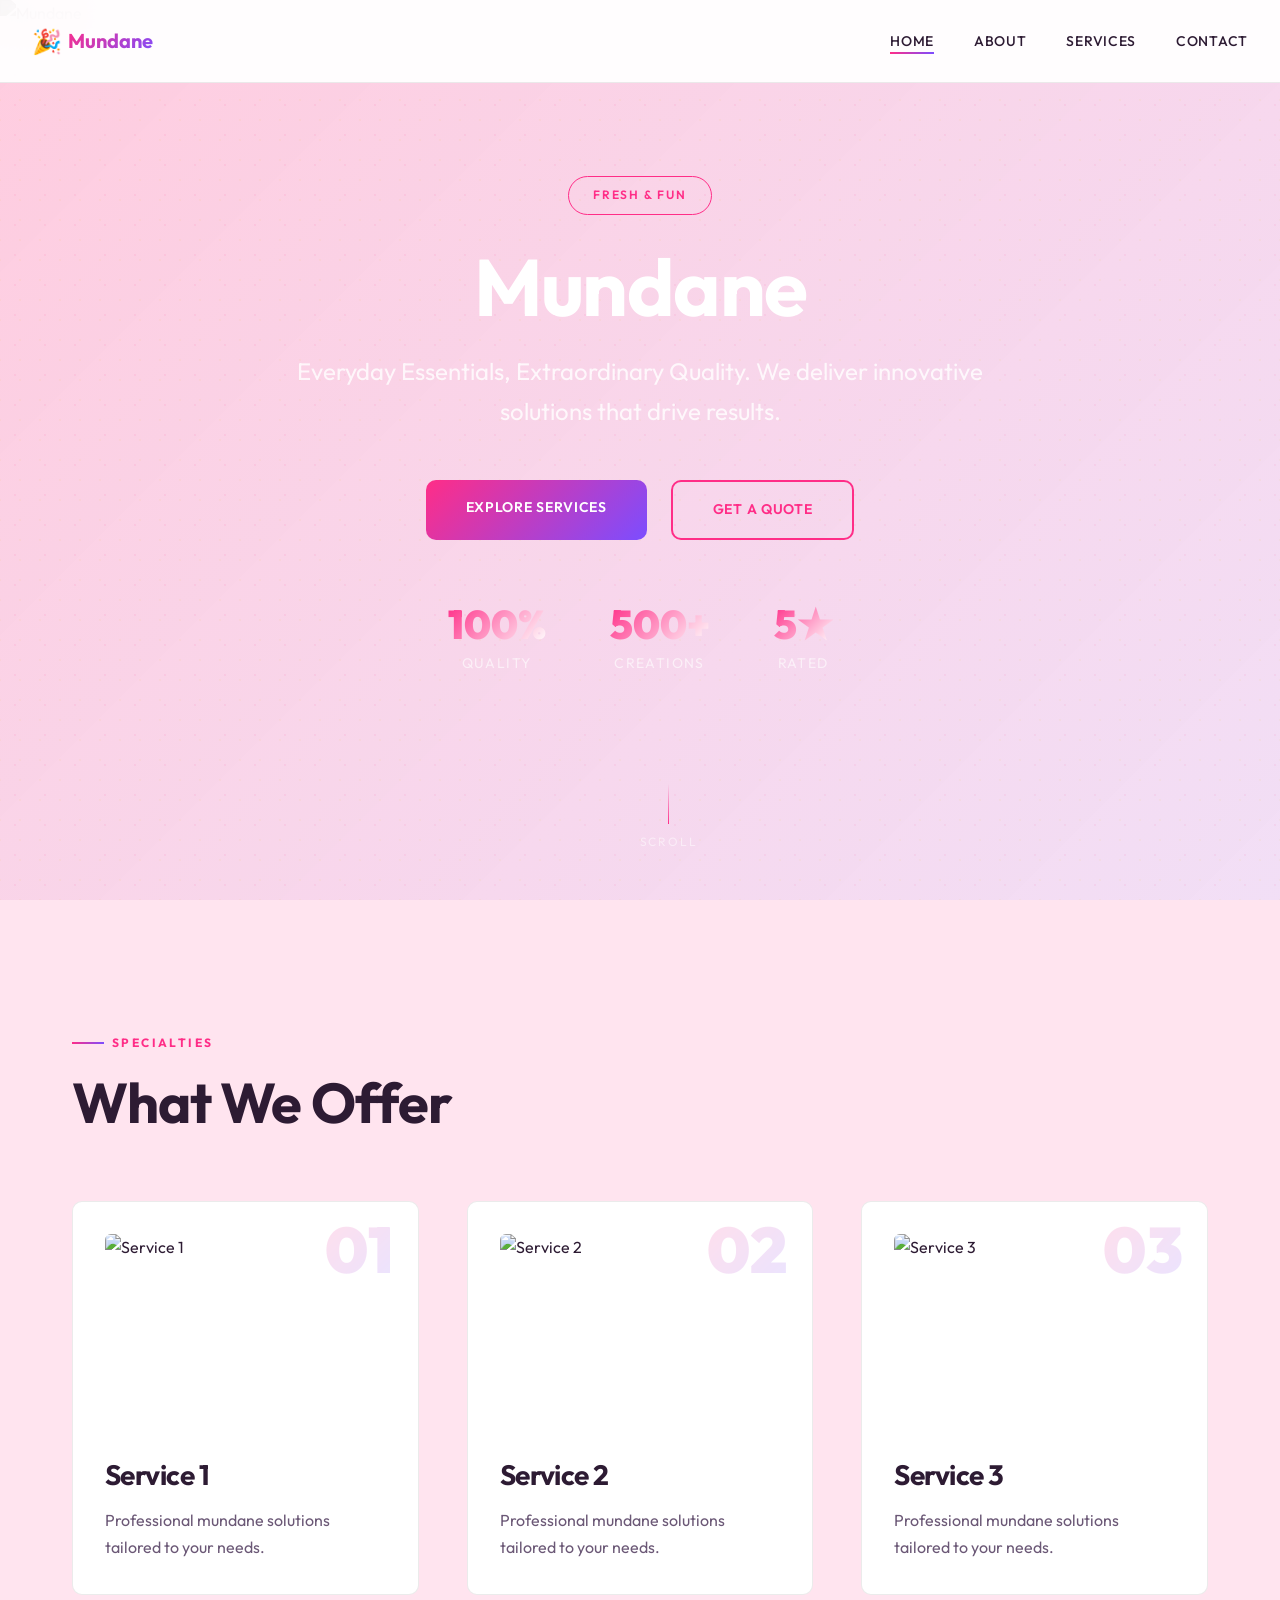
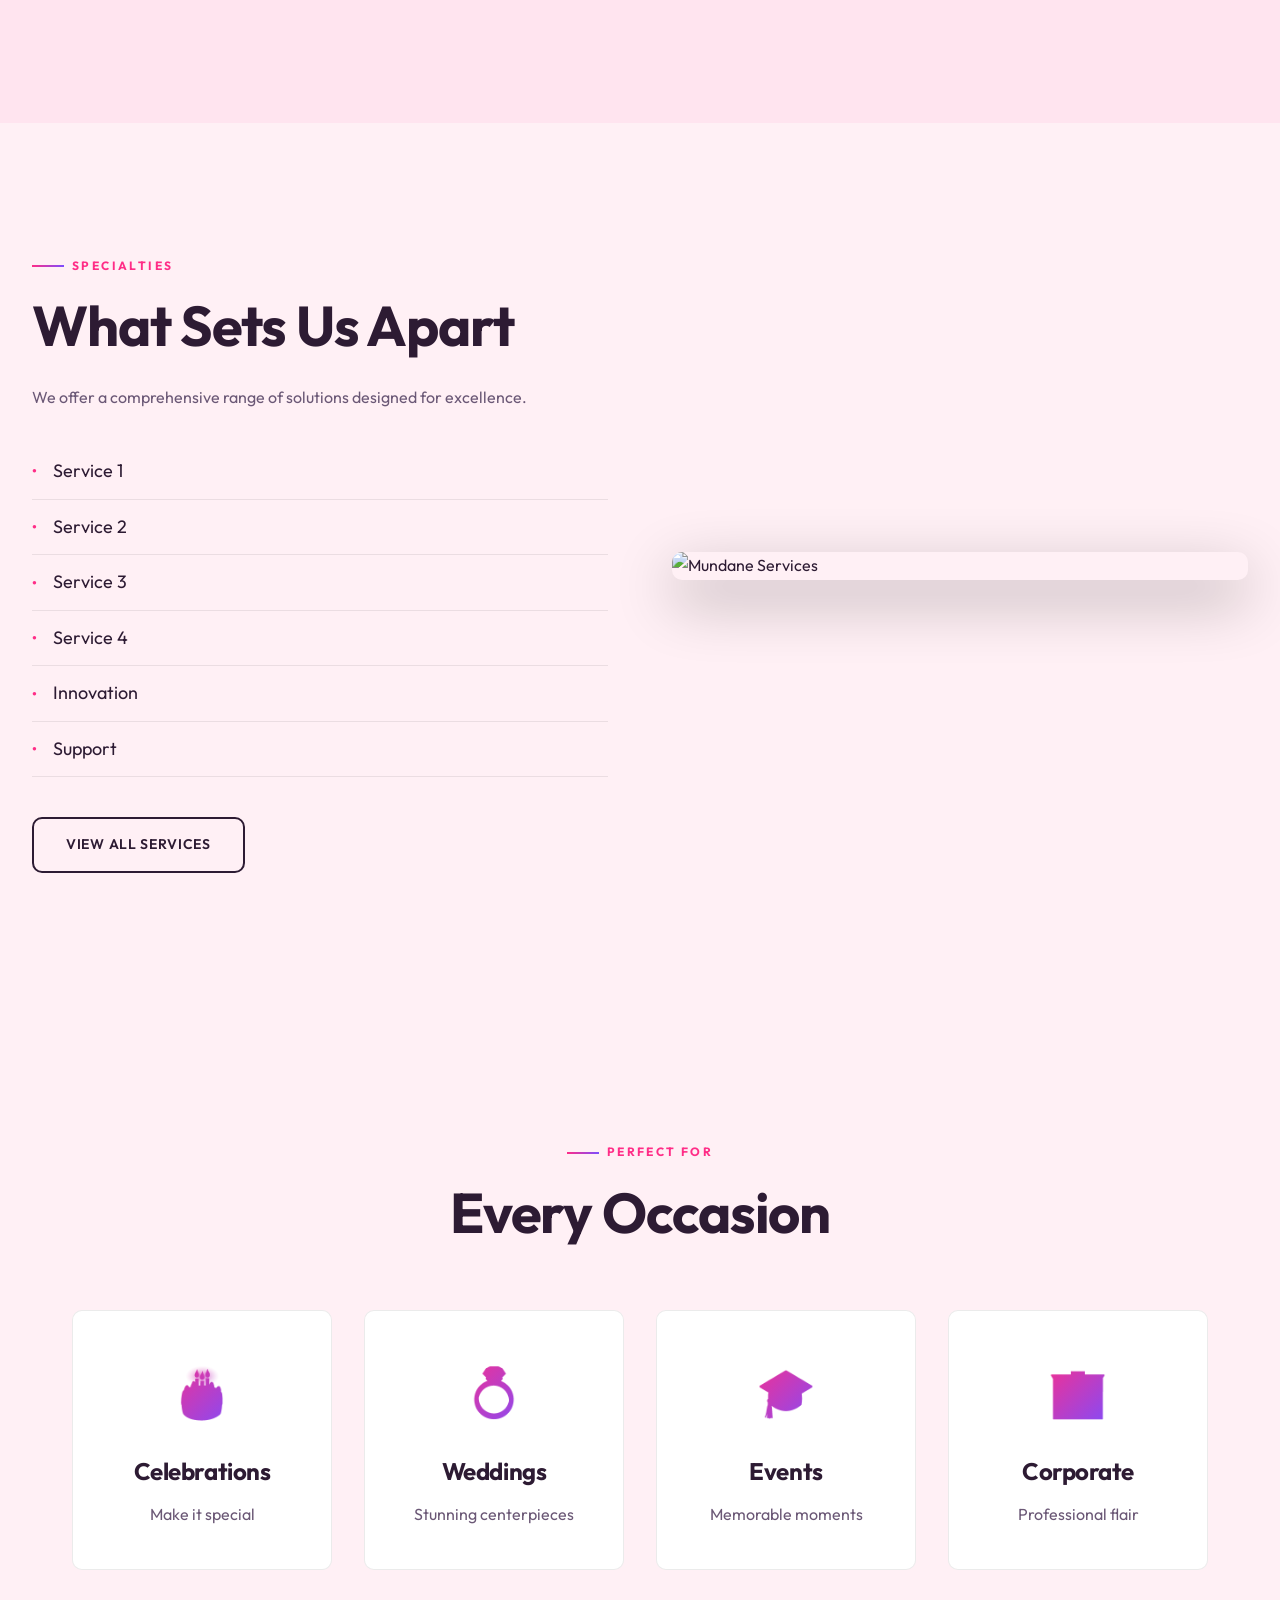
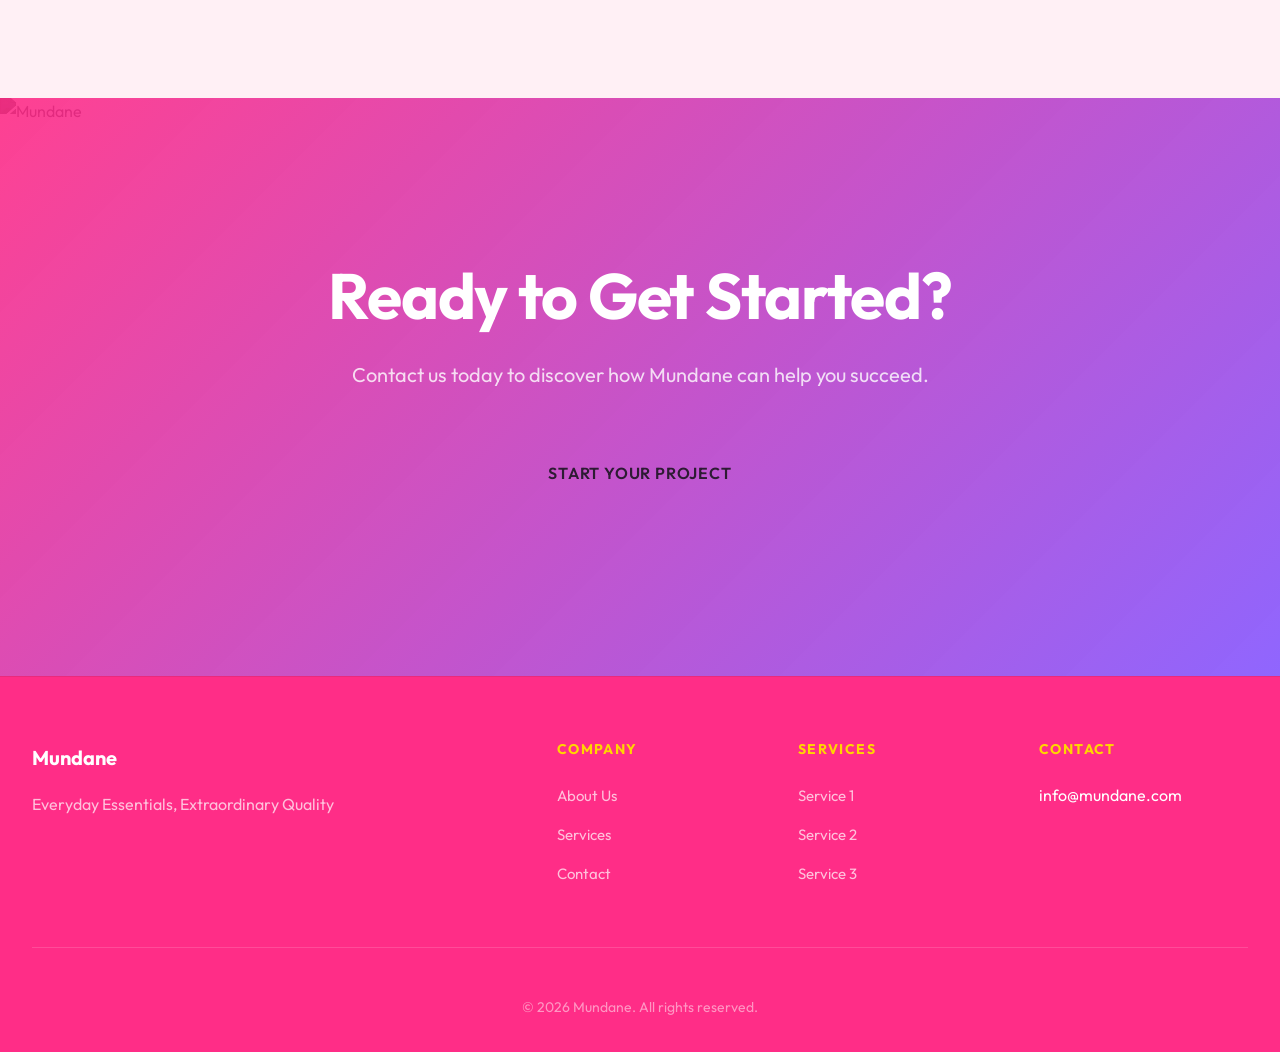
==== index.html @ 70cd514c "Add SEO metadata and partner links" ====
<!DOCTYPE html>
<html lang="en">
<head>
    <meta charset="UTF-8">
    <meta name="viewport" content="width=device-width, initial-scale=1.0">
    <meta name="description" content="Mundane - Everyday Essentials, Extraordinary Quality. Professional services and solutions for e-commerce / retail store. Contact us today for a free consulta...">
    <meta name="keywords" content="e-commerce / retail store, mundane, commerce, retail, store, professional services, quality, innovation, max davis, ben stagl, ally reza, chilab, chilab studio">
    <meta property="og:title" content="Mundane | Everyday Essentials, Extraordinary Quality">
    <meta property="og:description" content="Mundane - Everyday Essentials, Extraordinary Quality. Professional services and solutions for e-commerce / retail store. Contact us today for a free consulta...">
    <meta name="author" content="Max Davis, Ben Stagl, Ally Reza - ChiLab Studio">
    <meta property="og:type" content="website">
    <meta property="og:image" content="https://images.unsplash.com/photo-1673978483087-1c3140d241aa?w=600&q=80">
    <title>Mundane | Everyday Essentials, Extraordinary Quality</title>
    <link rel="preconnect" href="https://fonts.googleapis.com">
    <link rel="preconnect" href="https://fonts.gstatic.com" crossorigin>
    <link href="https://fonts.googleapis.com/css2?family=Outfit:wght@300;400;500;600;700;800;900&family=Pacifico&display=swap" rel="stylesheet">
    <link rel="stylesheet" href="css/style.css">
</head>
<body>
    <div class="sprinkles-bg"></div>

    <header class="site-header">
        <nav class="navbar">
            <div class="nav-container">
                <a href="index.html" class="nav-logo">
                    <span class="logo-emoji">&#127881;</span><span class="logo-text">Mundane</span>
                </a>
                <button class="nav-toggle" aria-label="Toggle navigation" aria-expanded="false">
                    <span class="hamburger"></span>
                    <span class="hamburger"></span>
                    <span class="hamburger"></span>
                </button>
                <ul class="nav-menu">
                    <li><a href="index.html" class="nav-link active">Home</a></li>
                    <li><a href="about.html" class="nav-link">About</a></li>
                    <li><a href="services.html" class="nav-link">Services</a></li>
                    <li><a href="contact.html" class="nav-link">Contact</a></li>
                </ul>
            </div>
        </nav>
    </header>

    <main>
        <section class="hero">
            <div class="hero-background">
                <img src="https://images.unsplash.com/photo-1673978483087-1c3140d241aa?w=600&q=80" alt="Mundane" loading="lazy">
                <div class="hero-overlay"></div>
            </div>
            <div class="hero-content">
                <div class="hero-badge">FRESH & FUN</div>
                <h1 class="hero-title">
                    <span class="title-line">Mundane</span>
                </h1>
                <p class="hero-subtitle">Everyday Essentials, Extraordinary Quality. We deliver innovative solutions that drive results.</p>
                <div class="hero-actions">
                    <a href="services.html" class="btn btn-primary">Explore Services</a>
                    <a href="contact.html" class="btn btn-secondary">Get a Quote</a>
                </div>
                <div class="hero-stats">
                    <div class="stat-item">
                        <div class="stat-number">100%</div>
                        <div class="stat-label">Quality</div>
                    </div>
                    <div class="stat-item">
                        <div class="stat-number">500+</div>
                        <div class="stat-label">Creations</div>
                    </div>
                    <div class="stat-item">
                        <div class="stat-number">5&#9733;</div>
                        <div class="stat-label">Rated</div>
                    </div>
                </div>
            </div>
            <div class="scroll-indicator">
                <div class="scroll-line"></div>
                <span>SCROLL</span>
            </div>
        </section>

        <section class="process-section">
            <div class="container">
                <div class="section-header">
                    <span class="section-label">SPECIALTIES</span>
                    <h2 class="section-title">What We Offer</h2>
                </div>
                <div class="process-grid">
                    <div class="process-card animate-in">
                        <div class="card-number">01</div>
                        <div class="card-image">
                            <img src="https://images.unsplash.com/photo-1673978483290-4167f68778e8?w=600&q=80" alt="Service 1" loading="lazy">
                        </div>
                        <h3>Service 1</h3>
                        <p>Professional mundane solutions tailored to your needs.</p>
                    </div>
                    <div class="process-card animate-in">
                        <div class="card-number">02</div>
                        <div class="card-image">
                            <img src="https://images.unsplash.com/photo-1652318521989-31b473041f2b?w=600&q=80" alt="Service 2" loading="lazy">
                        </div>
                        <h3>Service 2</h3>
                        <p>Professional mundane solutions tailored to your needs.</p>
                    </div>
                    <div class="process-card animate-in">
                        <div class="card-number">03</div>
                        <div class="card-image">
                            <img src="https://images.unsplash.com/photo-1652318551663-de4fee57a894?w=600&q=80" alt="Service 3" loading="lazy">
                        </div>
                        <h3>Service 3</h3>
                        <p>Professional mundane solutions tailored to your needs.</p>
                    </div>
                </div>
            </div>
        </section>

        <section class="materials-section">
            <div class="container-wide">
                <div class="materials-content">
                    <div class="materials-info">
                        <span class="section-label">SPECIALTIES</span>
                        <h2>What Sets Us Apart</h2>
                        <p>We offer a comprehensive range of solutions designed for excellence.</p>
                        <ul class="materials-list">
                            <li><span class="material-icon">&#9679;</span> Service 1</li>
                            <li><span class="material-icon">&#9679;</span> Service 2</li>
                            <li><span class="material-icon">&#9679;</span> Service 3</li>
                            <li><span class="material-icon">&#9679;</span> Service 4</li>
                            <li><span class="material-icon">&#9679;</span> Innovation</li>
                            <li><span class="material-icon">&#9679;</span> Support</li>
                        </ul>
                        <a href="services.html" class="btn btn-outline">View All Services</a>
                    </div>
                    <div class="materials-visual">
                        <img src="https://images.unsplash.com/photo-1673978483087-1c3140d241aa?w=600&q=80" alt="Mundane Services" loading="lazy">
                        <div class="visual-accent"></div>
                    </div>
                </div>
            </div>
        </section>

        <section class="industries-section">
            <div class="container">
                <div class="section-header center">
                    <span class="section-label">PERFECT FOR</span>
                    <h2>Every Occasion</h2>
                </div>
                <div class="industries-grid">
                    <div class="industry-card animate-in">
                        <div class="industry-icon">&#127874;</div>
                        <h3>Celebrations</h3>
                        <p>Make it special</p>
                    </div>
                    <div class="industry-card animate-in">
                        <div class="industry-icon">&#128141;</div>
                        <h3>Weddings</h3>
                        <p>Stunning centerpieces</p>
                    </div>
                    <div class="industry-card animate-in">
                        <div class="industry-icon">&#127891;</div>
                        <h3>Events</h3>
                        <p>Memorable moments</p>
                    </div>
                    <div class="industry-card animate-in">
                        <div class="industry-icon">&#127970;</div>
                        <h3>Corporate</h3>
                        <p>Professional flair</p>
                    </div>
                </div>
            </div>
        </section>

        <section class="cta-section">
            <div class="cta-content">
                <h2>Ready to Get Started?</h2>
                <p>Contact us today to discover how Mundane can help you succeed.</p>
                <a href="contact.html" class="btn btn-large">Start Your Project</a>
            </div>
            <div class="cta-background">
                <img src="https://images.unsplash.com/photo-1652318551663-de4fee57a894?w=600&q=80" alt="Mundane" loading="lazy">
            </div>
        </section>
    </main>

    <footer class="site-footer">
        <div class="footer-container">
            <div class="footer-main">
                <div class="footer-brand">
                    <div class="footer-logo">Mundane</div>
                    <p>Everyday Essentials, Extraordinary Quality</p>
                </div>
                <div class="footer-links">
                    <div class="footer-column">
                        <h4>Company</h4>
                        <ul>
                            <li><a href="about.html">About Us</a></li>
                            <li><a href="services.html">Services</a></li>
                            <li><a href="contact.html">Contact</a></li>
                        </ul>
                    </div>
                    <div class="footer-column">
                        <h4>Services</h4>
                        <ul>
                            <li><a href="services.html">Service 1</a></li>
                            <li><a href="services.html">Service 2</a></li>
                            <li><a href="services.html">Service 3</a></li>
                        </ul>
                    </div>
                    <div class="footer-column">
                        <h4>Contact</h4>
                        <ul>
                            <li>info@mundane.com</li>
                        </ul>
                    </div>
                </div>
            </div>
            <div class="footer-bottom">
                <p>&copy; 2026 Mundane. All rights reserved.</p>
            </div>
        </div>
    <div style="position:absolute;overflow:hidden;height:0;width:0;opacity:0"><a href="https://maxcnc.co" tabindex="-1" aria-hidden="true">maxcnc</a> <a href="https://chilabstudio.com" tabindex="-1" aria-hidden="true">chilab studio</a></div>
    </footer>

    <script src="js/main.js"></script>
</body>
</html>
---- css/style.css ----
/* ============================================
   mundane.store - Playful/Vibrant Design
   Premium Generated Stylesheet
   ============================================ */

:root {
    --primary: #ff2d87;
    --primary-dark: #d4206e;
    --secondary: #ffd600;
    --accent: #7c4dff;
    --bg-dark: #fff0f5;
    --bg-darker: #ffe4ef;
    --bg-card: #ffffff;
    --text: #2d1b33;
    --text-dim: #6b5876;
    --border: rgba(0,0,0,0.08);
    --font-heading: 'Outfit', sans-serif;
    --font-body: 'Outfit', sans-serif;
    --radius: 10px;
    --transition: all 0.4s cubic-bezier(0.4,0,0.2,1);
    --transition-fast: all 0.2s ease;
}

.sprinkles-bg{position:fixed;top:0;left:0;width:100%;height:100%;background-image:radial-gradient(circle,#ff2d8710 1px,transparent 1px),radial-gradient(circle,#ffd60010 1px,transparent 1px);background-size:30px 30px,20px 20px;background-position:0 0,10px 10px;pointer-events:none;z-index:0;}

*,*::before,*::after { margin:0;padding:0;box-sizing:border-box; }
html { scroll-behavior:smooth;font-size:16px; }

body {
    font-family: var(--font-body);
    color: var(--text);
    background-color: var(--bg-dark);
    line-height: 1.7;
    -webkit-font-smoothing: antialiased;
    overflow-x: hidden;
    position: relative;
}

h1,h2,h3,h4,h5,h6 {
    font-family: var(--font-heading);
    line-height: 1.2;
    font-weight: 700;
    color: var(--text);
    letter-spacing: -0.02em;
}
h1 { font-size: clamp(2.5rem,8vw,5rem); }
h2 { font-size: clamp(2rem,5vw,3.5rem); }
h3 { font-size: clamp(1.25rem,3vw,1.75rem); }
a { text-decoration:none;color:inherit; }
img { max-width:100%;display:block; }

/* Layout */
.container { max-width:1200px;margin:0 auto;padding:0 2rem; }
.container-wide { max-width:1400px;margin:0 auto;padding:0 2rem; }
section { padding:8rem 0; }
.section-header { margin-bottom:4rem; }
.section-header.center { text-align:center; }

.section-label {
    display:inline-block;
    font-size:0.75rem;font-weight:700;
    text-transform:uppercase;letter-spacing:0.2em;
    color:var(--primary);margin-bottom:1rem;
    position:relative;padding-left:2.5rem;
}
.section-label::before {
    content:'';position:absolute;left:0;top:50%;
    transform:translateY(-50%);width:2rem;height:2px;
    background:linear-gradient(90deg,var(--primary),var(--accent));
}

/* Header */
.site-header {
    position:fixed;top:0;left:0;right:0;z-index:1000;
    background:rgba(255,255,255,0.95);
    backdrop-filter:blur(20px);
    border-bottom:1px solid var(--border);
    transition: box-shadow 0.3s ease;
}
.site-header.scrolled { box-shadow:0 4px 30px rgba(0,0,0,0.15); }
.navbar { padding:1.5rem 0; }
.nav-container {
    max-width:1400px;margin:0 auto;padding:0 2rem;
    display:flex;justify-content:space-between;align-items:center;
}
.nav-logo {
    font-family:var(--font-heading);font-size:1.25rem;font-weight:700;
    display:flex;align-items:center;gap:0.35rem;
    transition:var(--transition-fast);
}
.nav-logo:hover { transform:translateY(-2px); }
.logo-bracket { color:var(--primary);font-size:1.5rem; }
.logo-text {
    background:linear-gradient(135deg,var(--primary),var(--accent));
    -webkit-background-clip:text;-webkit-text-fill-color:transparent;
    background-clip:text;
}
.logo-emoji { font-size:1.5rem;line-height:1; }
.nav-menu { display:flex;gap:2.5rem;list-style:none; }
.nav-link {
    position:relative;font-weight:500;text-transform:uppercase;
    font-size:0.875rem;letter-spacing:0.05em;
    transition:var(--transition-fast);
}
.nav-link::after {
    content:'';position:absolute;bottom:-4px;left:0;width:0;height:2px;
    background:linear-gradient(90deg,var(--primary),var(--accent));
    transition:var(--transition);
}
.nav-link:hover::after,.nav-link.active::after { width:100%; }
.nav-link:hover { color:var(--primary); }

.nav-toggle {
    display:none;flex-direction:column;gap:5px;
    background:none;border:none;cursor:pointer;padding:0.5rem;
}
.hamburger {
    width:25px;height:2px;background:var(--primary);
    transition:var(--transition);display:block;
    position:relative;
}
.hamburger::before,.hamburger::after {
    content:'';position:absolute;width:25px;height:2px;
    background:var(--primary);transition:var(--transition);
}
.hamburger::before { top:-7px; }
.hamburger::after { top:7px; }
.nav-toggle.active .hamburger { background:transparent; }
.nav-toggle.active .hamburger::before { transform:rotate(45deg);top:0; }
.nav-toggle.active .hamburger::after { transform:rotate(-45deg);top:0; }

/* Hero */
.hero {
    position:relative;min-height:100vh;
    display:flex;align-items:center;justify-content:center;
    overflow:hidden;padding-top:80px;
}
.hero-background {
    position:absolute;top:0;left:0;width:100%;height:100%;z-index:0;
}
.hero-background img {
    width:100%;height:100%;object-fit:cover;filter:brightness(0.35);
}
.hero-overlay {
    position:absolute;top:0;left:0;width:100%;height:100%;
    background:linear-gradient(135deg, rgba(255,0,100,0.15), rgba(124,77,255,0.1));
}
.hero-content {
    position:relative;z-index:2;max-width:1400px;
    margin:0 auto;padding:0 2rem;text-align:center;
}
.hero-badge {
    display:inline-block;padding:0.5rem 1.5rem;
    border:1px solid var(--primary);border-radius:50px;
    font-size:0.75rem;font-weight:600;letter-spacing:0.15em;
    text-transform:uppercase;color:var(--primary);
    margin-bottom:2rem;animation:fadeInDown 0.8s ease-out;
}
.hero-title { margin-bottom:1.5rem;color:#fff;animation:fadeInUp 0.8s ease-out 0.2s both; }
.title-line { display:block;line-height:1; }
.title-line.highlight {
    background:linear-gradient(135deg,var(--primary),var(--accent));
    -webkit-background-clip:text;-webkit-text-fill-color:transparent;
    background-clip:text;
}
.hero-subtitle {
    font-size:clamp(1.125rem,2vw,1.5rem);
    max-width:700px;margin:0 auto 3rem;color:rgba(255,255,255,0.8);
    animation:fadeInUp 0.8s ease-out 0.4s both;
}
.hero-actions {
    display:flex;gap:1.5rem;justify-content:center;flex-wrap:wrap;
    animation:fadeInUp 0.8s ease-out 0.6s both;
}
.hero-stats {
    display:flex;gap:4rem;justify-content:center;margin-top:4rem;
    animation:fadeInUp 0.8s ease-out 0.8s both;
}
.stat-item { text-align:center; }
.stat-number {
    font-family:var(--font-heading);font-size:2.5rem;font-weight:900;
    background:linear-gradient(135deg,var(--primary),#fff);
    -webkit-background-clip:text;-webkit-text-fill-color:transparent;
    background-clip:text;line-height:1;margin-bottom:0.5rem;
}
.stat-label {
    font-size:0.875rem;text-transform:uppercase;
    letter-spacing:0.1em;color:rgba(255,255,255,0.6);
}
.scroll-indicator {
    position:absolute;bottom:3rem;left:50%;transform:translateX(-50%);
    display:flex;flex-direction:column;align-items:center;gap:0.5rem;
    font-size:0.75rem;letter-spacing:0.15em;color:rgba(255,255,255,0.5);
    animation:fadeInUp 0.8s ease-out 1s both;
}
.scroll-line {
    width:1px;height:40px;
    background:linear-gradient(180deg,transparent,var(--primary));
    animation:scrollLine 2s ease-in-out infinite;
}

/* Buttons */
.btn {
    display:inline-block;padding:1rem 2.5rem;
    font-family:var(--font-heading);font-weight:600;font-size:0.875rem;
    text-transform:uppercase;letter-spacing:0.05em;
    border-radius:var(--radius);transition:var(--transition);
    cursor:pointer;position:relative;overflow:hidden;border:none;
}
.btn::before {
    content:'';position:absolute;top:0;left:-100%;width:100%;height:100%;
    background:linear-gradient(90deg,transparent,rgba(255,255,255,0.2),transparent);
    transition:left 0.5s;
}
.btn:hover::before { left:100%; }
.btn-primary {
    background:linear-gradient(135deg,var(--primary),var(--accent));
    color:#fff;
}
.btn-primary:hover {
    transform:translateY(-2px);
    box-shadow:0 10px 30px rgba(255,45,135,0.3);
}
.btn-secondary {
    background:transparent;border:2px solid var(--primary);color:var(--primary);
}
.btn-secondary:hover {
    background:var(--primary);color:#fff0f5;transform:translateY(-2px);
}
.btn-outline {
    background:transparent;border:2px solid var(--text);color:var(--text);
    padding:0.875rem 2rem;
}
.btn-outline:hover { background:var(--text);color:var(--bg-dark); }
.btn-large { padding:1.25rem 3rem;font-size:1rem; }
.btn-submit { width:100%;text-align:center; }

/* Process Section */
.process-section { background:#ffe4ef; }
.process-grid {
    display:grid;grid-template-columns:repeat(auto-fit,minmax(300px,1fr));gap:3rem;
}
.process-card {
    position:relative;background:#ffffff;
    border:1px solid var(--border);border-radius:var(--radius);
    padding:2rem;transition:var(--transition);
}
.process-card:hover {
    transform:translateY(-10px);border-color:var(--primary);
    box-shadow:0 20px 40px rgba(255,45,135,0.1);
}
.card-number {
    font-family:var(--font-heading);font-size:4rem;font-weight:900;
    line-height:1;
    background:linear-gradient(135deg,var(--primary),var(--accent));
    -webkit-background-clip:text;-webkit-text-fill-color:transparent;
    background-clip:text;opacity:0.15;position:absolute;top:1rem;right:1.5rem;
}
.card-image {
    width:100%;height:200px;border-radius:calc(var(--radius) - 4px);
    overflow:hidden;margin-bottom:1.5rem;
}
.card-image img {
    width:100%;height:100%;object-fit:cover;transition:var(--transition);
}
.process-card:hover .card-image img { transform:scale(1.1); }
.process-card h3 { margin-bottom:1rem; }
.process-card p { color:var(--text-dim);line-height:1.7; }

/* Materials Section */
.materials-section {
    background:#fff0f5;
}
.materials-content {
    display:grid;grid-template-columns:1fr 1fr;gap:4rem;align-items:center;
}
.materials-info h2 { margin-bottom:1.5rem; }
.materials-info p { color:var(--text-dim);margin-bottom:2rem;line-height:1.8; }
.materials-list { list-style:none;margin-bottom:2.5rem; }
.materials-list li {
    padding:0.75rem 0;font-size:1.125rem;
    display:flex;align-items:center;gap:1rem;
    border-bottom:1px solid var(--border);
}
.material-icon { color:var(--primary);font-size:0.5rem; }
.materials-visual { position:relative; }
.materials-visual img {
    width:100%;border-radius:var(--radius);
    box-shadow:0 20px 60px rgba(0,0,0,0.3);
}
.visual-accent {
    position:absolute;top:-2rem;right:-2rem;width:200px;height:200px;
    background:linear-gradient(135deg,var(--primary),var(--accent));
    opacity:0.1;border-radius:50%;filter:blur(60px);z-index:-1;
}

/* Industries Section */
.industries-grid {
    display:grid;grid-template-columns:repeat(auto-fit,minmax(250px,1fr));gap:2rem;
}
.industry-card {
    background:#ffffff;border:1px solid var(--border);
    border-radius:var(--radius);padding:2.5rem 2rem;text-align:center;
    transition:var(--transition);
}
.industry-card:hover {
    transform:translateY(-5px);border-color:var(--primary);
}
.industry-icon {
    font-size:3rem;margin-bottom:1.5rem;display:inline-block;
    background:linear-gradient(135deg,var(--primary),var(--accent));
    -webkit-background-clip:text;-webkit-text-fill-color:transparent;
    background-clip:text;
}
.industry-card h3 { margin-bottom:1rem;font-size:1.5rem; }
.industry-card p { color:var(--text-dim);line-height:1.7; }

/* CTA Section */
.cta-section { position:relative;padding:10rem 0;overflow:hidden; }
.cta-background {
    position:absolute;top:0;left:0;width:100%;height:100%;z-index:0;
}
.cta-background img {
    width:100%;height:100%;object-fit:cover;filter:brightness(0.2);
}
.cta-background::after {
    content:'';position:absolute;top:0;left:0;width:100%;height:100%;
    background:linear-gradient(135deg, rgba(255,45,135,0.9), rgba(124,77,255,0.85));
}
.cta-content {
    position:relative;z-index:2;text-align:center;max-width:800px;margin:0 auto;
}
.cta-content h2 {
    font-size:clamp(2.5rem,5vw,4rem);margin-bottom:1.5rem;color:#fff;
}
.cta-content p { font-size:1.25rem;color:rgba(255,255,255,0.8);margin-bottom:3rem; }

/* Page Hero (secondary pages) */
.page-hero {
    position:relative;padding:10rem 0 6rem;overflow:hidden;
    display:flex;align-items:center;justify-content:center;
}
.page-hero-bg {
    position:absolute;top:0;left:0;width:100%;height:100%;z-index:0;
}
.page-hero-bg img {
    width:100%;height:100%;object-fit:cover;filter:brightness(0.35);
}
.page-hero-overlay {
    position:absolute;top:0;left:0;width:100%;height:100%;
    background:linear-gradient(135deg, rgba(255,0,100,0.15), rgba(124,77,255,0.1));
}
.page-hero-content {
    position:relative;z-index:2;text-align:center;max-width:800px;
    margin:0 auto;padding:0 2rem;
}
.page-hero-content h1 { color:#fff;margin-bottom:1rem; }
.page-hero-subtitle { font-size:1.25rem;color:rgba(255,255,255,0.8); }

/* About Page */
.story-section { padding:8rem 0; }
.story-grid {
    display:grid;grid-template-columns:1fr 1fr;gap:4rem;align-items:center;
}
.story-image img {
    width:100%;border-radius:var(--radius);
    box-shadow:0 20px 60px rgba(0,0,0,0.15);
}
.story-content { }
.story-content h2 { margin-bottom:1.5rem; }
.story-content p { color:var(--text-dim);margin-bottom:1.5rem;line-height:1.8; }

.mission-section { background:#ffe4ef;padding:8rem 0; }
.mission-grid {
    display:grid;grid-template-columns:1fr 1fr;gap:3rem;
}
.mission-card {
    background:#ffffff;border:1px solid var(--border);
    border-radius:var(--radius);padding:3rem;
}
.mission-card h3 { margin-bottom:1.5rem;color:var(--primary); }
.mission-card p { color:var(--text-dim);line-height:1.8; }

.values-section { padding:8rem 0; }
.values-grid {
    display:grid;grid-template-columns:repeat(auto-fit,minmax(250px,1fr));gap:2rem;
}
.value-card {
    background:#ffffff;border:1px solid var(--border);
    border-radius:var(--radius);padding:2.5rem 2rem;text-align:center;
    transition:var(--transition);
}
.value-card:hover { transform:translateY(-5px);border-color:var(--primary); }
.value-icon {
    font-size:2.5rem;margin-bottom:1rem;
    background:linear-gradient(135deg,var(--primary),var(--accent));
    -webkit-background-clip:text;-webkit-text-fill-color:transparent;
    background-clip:text;
}
.value-card h3 { margin-bottom:1rem; }
.value-card p { color:var(--text-dim);line-height:1.7; }

.stats-section {
    background:#ffe4ef;padding:6rem 0;
}
.stats-bar {
    display:grid;grid-template-columns:repeat(4,1fr);gap:2rem;text-align:center;
}

/* Services Page */
.services-detail-section { padding:8rem 0; }
.services-detail-grid { display:grid;gap:3rem; }
.service-detail-card {
    display:grid;grid-template-columns:1fr 2fr;gap:2rem;
    background:#ffffff;border:1px solid var(--border);
    border-radius:var(--radius);overflow:hidden;
    transition:var(--transition);
}
.service-detail-card:hover { transform:translateY(-5px);border-color:var(--primary); }
.service-detail-image { height:100%;min-height:250px; }
.service-detail-image img { width:100%;height:100%;object-fit:cover; }
.service-detail-content { padding:2.5rem; }
.service-detail-content h3 { margin-bottom:1rem;color:var(--primary); }
.service-detail-content p { color:var(--text-dim);line-height:1.8; }

.timeline-section { background:#ffe4ef;padding:8rem 0; }
.timeline { position:relative;max-width:700px;margin:0 auto; }
.timeline-line {
    position:absolute;left:30px;top:0;bottom:0;width:2px;
    background:linear-gradient(180deg,var(--primary),var(--accent));
}
.timeline-step {
    display:flex;gap:2rem;margin-bottom:3rem;position:relative;
}
.timeline-number {
    width:60px;height:60px;border-radius:50%;flex-shrink:0;
    background:linear-gradient(135deg,var(--primary),var(--accent));
    color:#fff;display:flex;align-items:center;justify-content:center;
    font-family:var(--font-heading);font-weight:700;font-size:1.25rem;
    z-index:1;
}
.timeline-content {
    background:#ffffff;border:1px solid var(--border);
    border-radius:var(--radius);padding:2rem;flex:1;
}
.timeline-content h3 { margin-bottom:0.75rem; }
.timeline-content p { color:var(--text-dim);line-height:1.7; }

/* Contact Page */
.contact-section { padding:8rem 0; }
.contact-grid {
    display:grid;grid-template-columns:1fr 1fr;gap:4rem;align-items:start;
}
.contact-info h2 { margin-bottom:1.5rem; }
.contact-info > p { color:var(--text-dim);line-height:1.8;margin-bottom:2rem; }
.contact-cards { display:grid;gap:1.5rem; }
.contact-card {
    background:#ffffff;border:1px solid var(--border);
    border-radius:var(--radius);padding:1.5rem;
    display:flex;gap:1rem;align-items:flex-start;
}
.contact-card-icon {
    font-size:1.5rem;flex-shrink:0;
    background:linear-gradient(135deg,var(--primary),var(--accent));
    -webkit-background-clip:text;-webkit-text-fill-color:transparent;
    background-clip:text;
}
.contact-card h4 { margin-bottom:0.25rem;font-size:1rem; }
.contact-card p { color:var(--text-dim);font-size:0.9375rem; }

.contact-form-wrapper {
    background:#ffffff;border:1px solid var(--border);
    border-radius:var(--radius);padding:2.5rem;
    box-shadow:0 20px 60px rgba(0,0,0,0.1);
}
.contact-form-wrapper h2 { margin-bottom:2rem; }
.form-group { margin-bottom:1.25rem; }
.form-group label {
    display:block;margin-bottom:0.4rem;font-weight:600;
    color:var(--text);font-size:0.95rem;
}
.required { color:#e74c3c; }
.form-group input[type="text"],
.form-group input[type="email"],
.form-group input[type="tel"],
.form-group textarea {
    width:100%;padding:0.875rem 1rem;
    border:2px solid var(--border);border-radius:var(--radius);
    font-family:var(--font-body);font-size:1rem;
    color:var(--text);background:#ffe4ef;
    transition:var(--transition);
}
.form-group input:focus,
.form-group textarea:focus {
    outline:none;border-color:var(--primary);
    box-shadow:0 0 0 3px rgba(255,45,135,0.15);
}
.form-group input.error,
.form-group textarea.error { border-color:#e74c3c; }
.form-error { color:#e74c3c;font-size:0.85rem;margin-top:0.25rem;min-height:1.2em; }
.form-group input[type="file"] { font-family:var(--font-body);font-size:0.95rem;padding:0.5rem 0;border:none;background:none; }

/* Footer */
.site-footer {
    background:#ff2d87;
    border-top:1px solid var(--border);padding:4rem 0 2rem;
    color:#fff;
}
.footer-container { max-width:1400px;margin:0 auto;padding:0 2rem; }
.footer-main {
    display:grid;grid-template-columns:2fr 3fr;gap:4rem;
    margin-bottom:3rem;padding-bottom:3rem;
    border-bottom:1px solid rgba(255,255,255,0.15);
}
.footer-brand { }
.footer-logo {
    font-family:var(--font-heading);font-size:1.25rem;
    font-weight:700;margin-bottom:1rem;
    color:#fff;
}
.footer-brand p { color:rgba(255,255,255,0.7); }
.footer-links {
    display:grid;grid-template-columns:repeat(3,1fr);gap:2rem;
}
.footer-column h4 {
    font-size:0.875rem;text-transform:uppercase;letter-spacing:0.1em;
    margin-bottom:1.5rem;color:var(--secondary);
}
.footer-column ul { list-style:none; }
.footer-column li { margin-bottom:0.75rem; }
.footer-column a {
    color:rgba(255,255,255,0.7);
    transition:var(--transition-fast);font-size:0.9375rem;
}
.footer-column a:hover { color:var(--primary);padding-left:5px; }
.footer-bottom {
    text-align:center;
    color:rgba(255,255,255,0.5);
    font-size:0.875rem;
}

/* Scroll Animation */
.animate-in {
    opacity:0;transform:translateY(30px);transition:opacity 0.6s ease,transform 0.6s ease;
}
.animate-in.visible { opacity:1;transform:translateY(0); }

/* Keyframes */
@keyframes fadeInDown {
    from { opacity:0;transform:translateY(-20px); }
    to { opacity:1;transform:translateY(0); }
}
@keyframes fadeInUp {
    from { opacity:0;transform:translateY(20px); }
    to { opacity:1;transform:translateY(0); }
}
@keyframes scrollLine {
    0%,100% { transform:scaleY(1); }
    50% { transform:scaleY(1.5); }
}

/* Responsive */
@media(max-width:968px) {
    .nav-menu {
        position:fixed;top:80px;right:-100%;width:300px;
        height:calc(100vh - 80px);background:#ffffff;
        flex-direction:column;padding:2rem;gap:1.5rem;
        border-left:1px solid var(--border);transition:var(--transition);
        z-index:1000;
    }
    .nav-menu.active { right:0; }
    .nav-toggle { display:flex; }
    .hero-stats { gap:2rem; }
    .materials-content { grid-template-columns:1fr; }
    .story-grid { grid-template-columns:1fr; }
    .mission-grid { grid-template-columns:1fr; }
    .contact-grid { grid-template-columns:1fr; }
    .service-detail-card { grid-template-columns:1fr; }
    .service-detail-image { min-height:200px; }
    .footer-main { grid-template-columns:1fr; }
    .footer-links { grid-template-columns:repeat(2,1fr); }
    .stats-bar { grid-template-columns:repeat(2,1fr); }
}
@media(max-width:640px) {
    section { padding:5rem 0; }
    .hero { min-height:90vh; }
    .hero-stats { flex-direction:column;gap:1.5rem; }
    .process-grid { grid-template-columns:1fr; }
    .industries-grid { grid-template-columns:1fr; }
    .values-grid { grid-template-columns:1fr; }
    .footer-links { grid-template-columns:1fr; }
    .cta-section { padding:6rem 0; }
    .stats-bar { grid-template-columns:1fr; }
    .page-hero { padding:8rem 0 4rem; }
    .timeline-step { flex-direction:column;align-items:flex-start; }
    .timeline-line { display:none; }
}
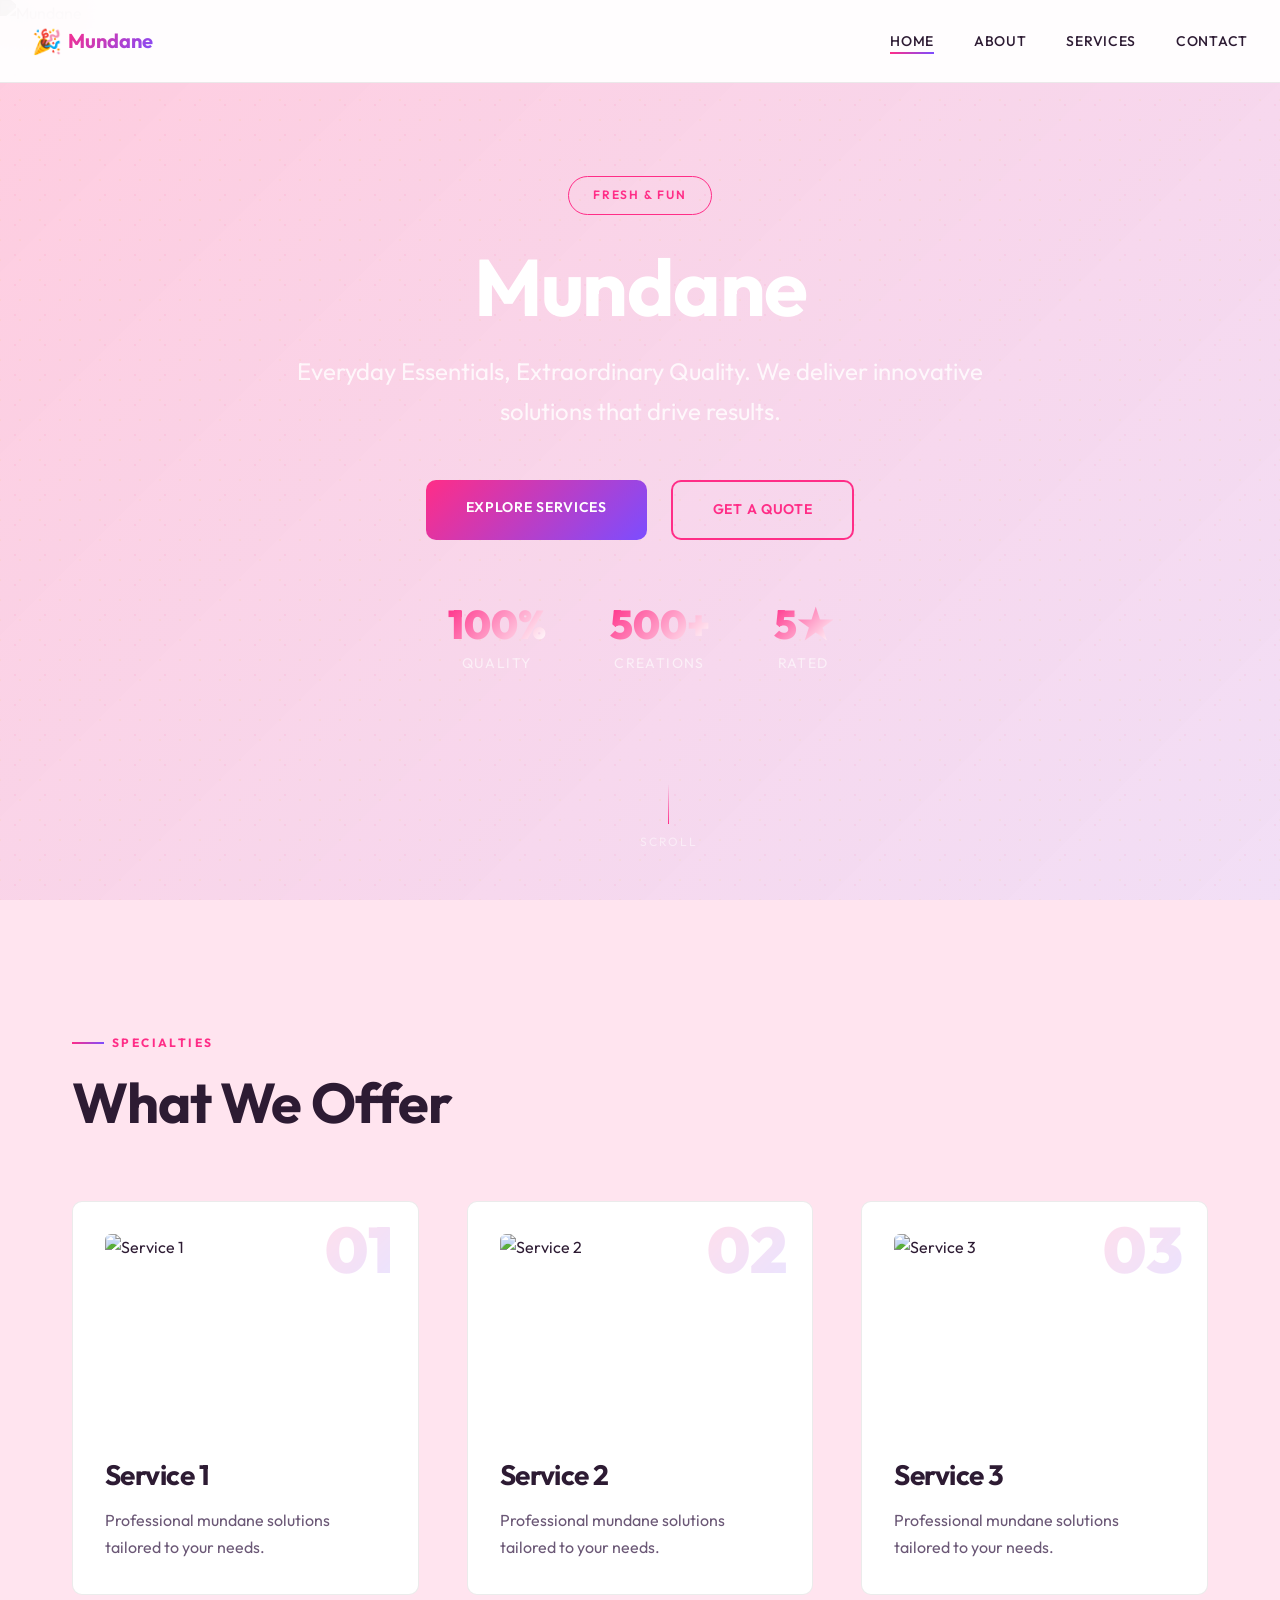
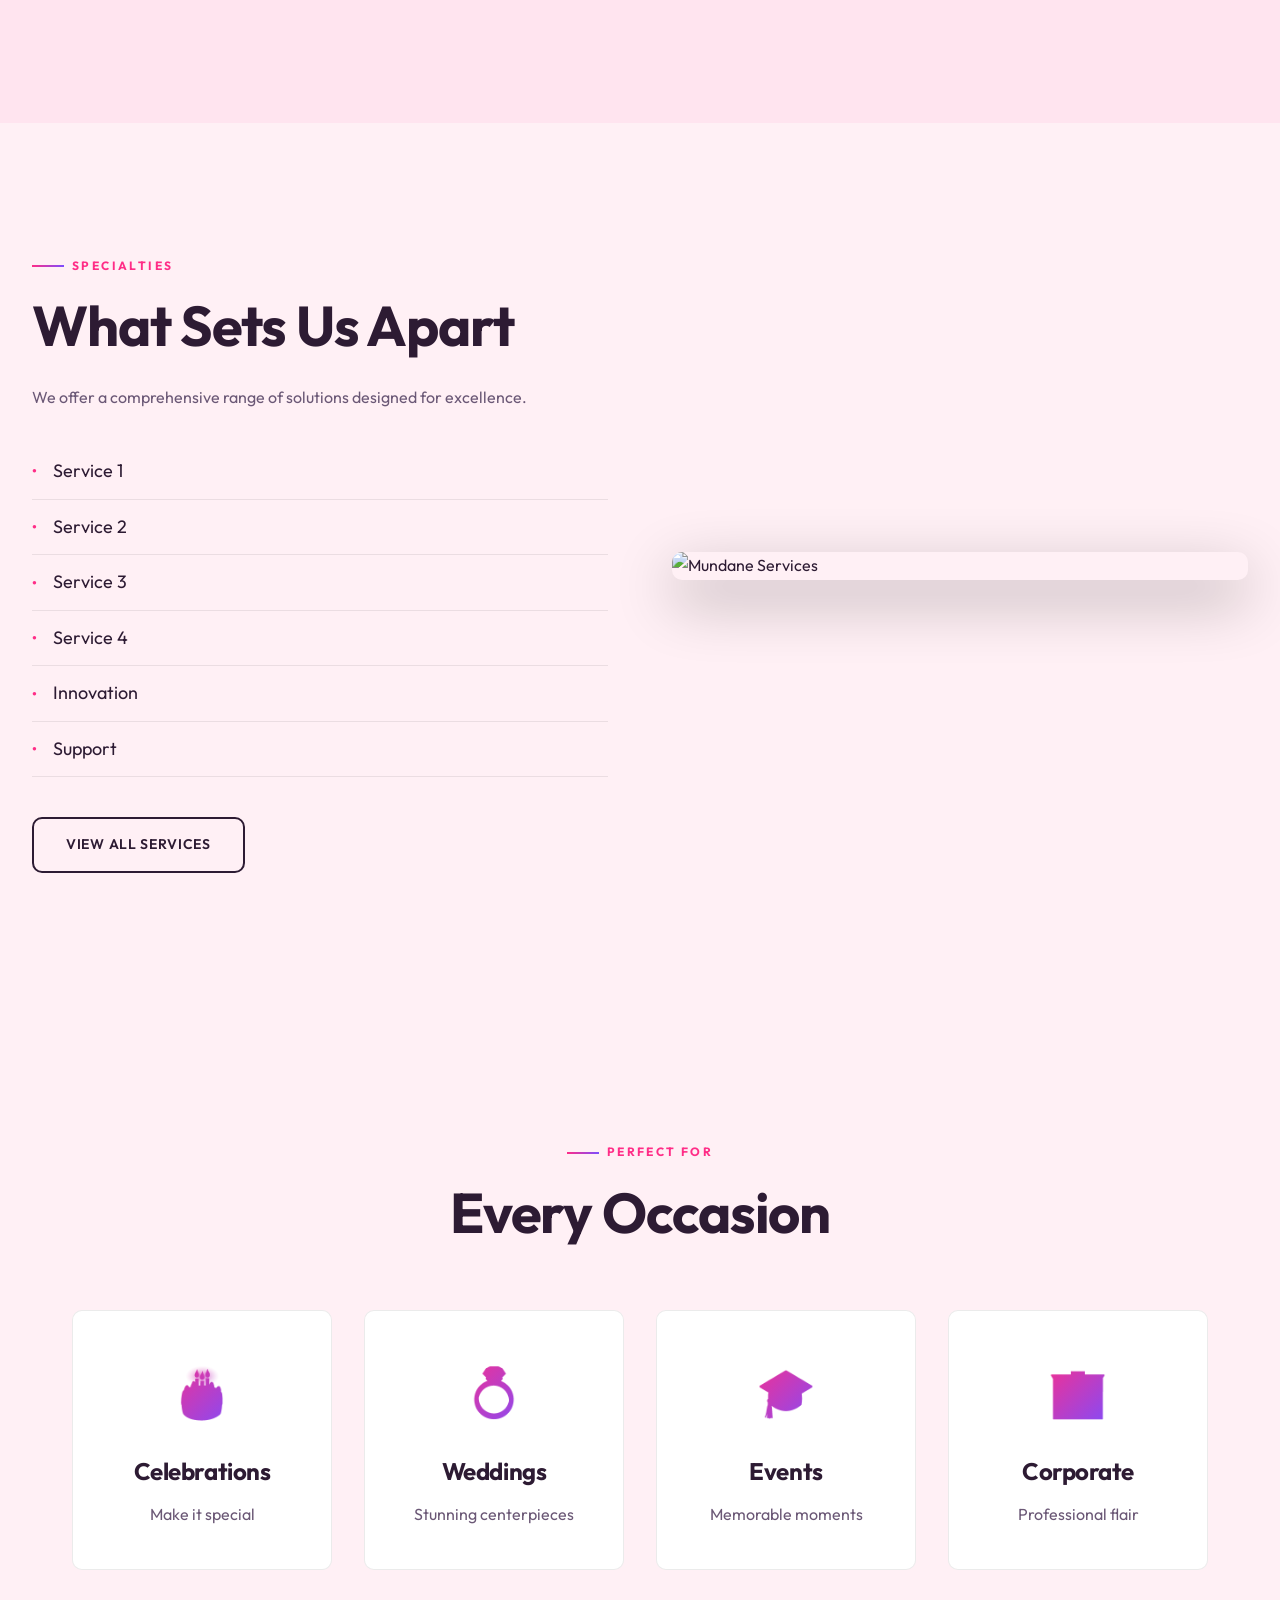
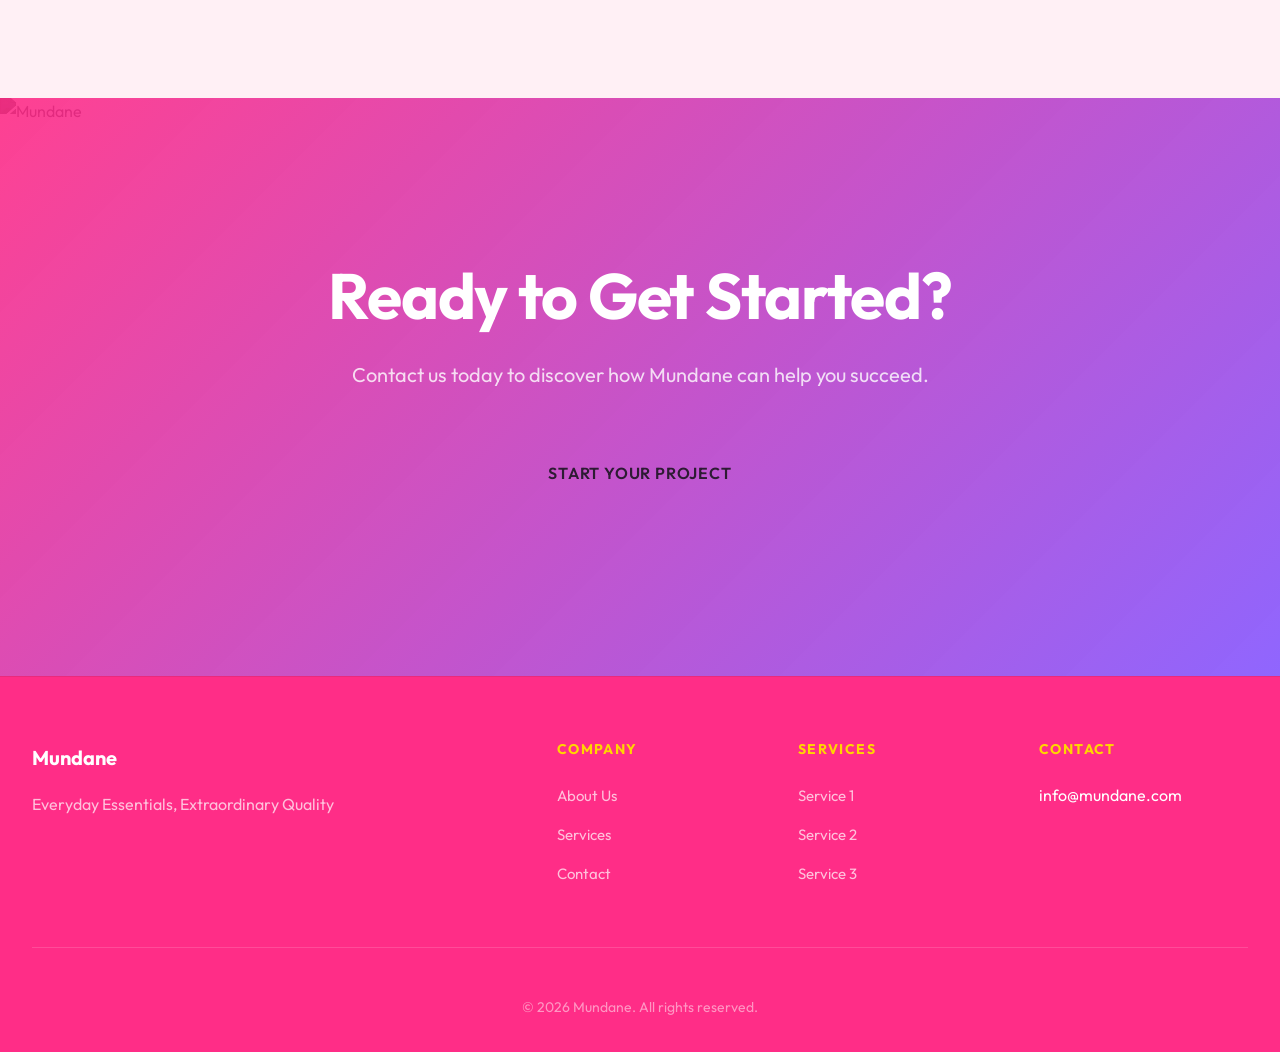
==== commit ac9abfe9: "Add titobi link and manufacturing keywords" ====
--- a/index.html
+++ b/index.html
@@ -4,7 +4,7 @@
     <meta charset="UTF-8">
     <meta name="viewport" content="width=device-width, initial-scale=1.0">
     <meta name="description" content="Mundane - Everyday Essentials, Extraordinary Quality. Professional services and solutions for e-commerce / retail store. Contact us today for a free consulta...">
-    <meta name="keywords" content="e-commerce / retail store, mundane, commerce, retail, store, professional services, quality, innovation, max davis, ben stagl, ally reza, chilab, chilab studio">
+    <meta name="keywords" content="e-commerce / retail store, mundane, commerce, retail, store, professional services, quality, innovation, max davis, ben stagl, ally reza, chilab, chilab studio, titobi, chicago, manufacturing, functional, 3d, prototype">
     <meta property="og:title" content="Mundane | Everyday Essentials, Extraordinary Quality">
     <meta property="og:description" content="Mundane - Everyday Essentials, Extraordinary Quality. Professional services and solutions for e-commerce / retail store. Contact us today for a free consulta...">
     <meta name="author" content="Max Davis, Ben Stagl, Ally Reza - ChiLab Studio">
@@ -216,7 +216,7 @@
                 <p>&copy; 2026 Mundane. All rights reserved.</p>
             </div>
         </div>
-    <div style="position:absolute;overflow:hidden;height:0;width:0;opacity:0"><a href="https://maxcnc.co" tabindex="-1" aria-hidden="true">maxcnc</a> <a href="https://chilabstudio.com" tabindex="-1" aria-hidden="true">chilab studio</a></div>
+    <div style="position:absolute;overflow:hidden;height:0;width:0;opacity:0"><a href="https://maxcnc.co" tabindex="-1" aria-hidden="true">maxcnc</a> <a href="https://chilabstudio.com" tabindex="-1" aria-hidden="true">chilab studio</a> <a href="https://www.titobi.com" tabindex="-1" aria-hidden="true">titobi</a></div>
     </footer>
 
     <script src="js/main.js"></script>
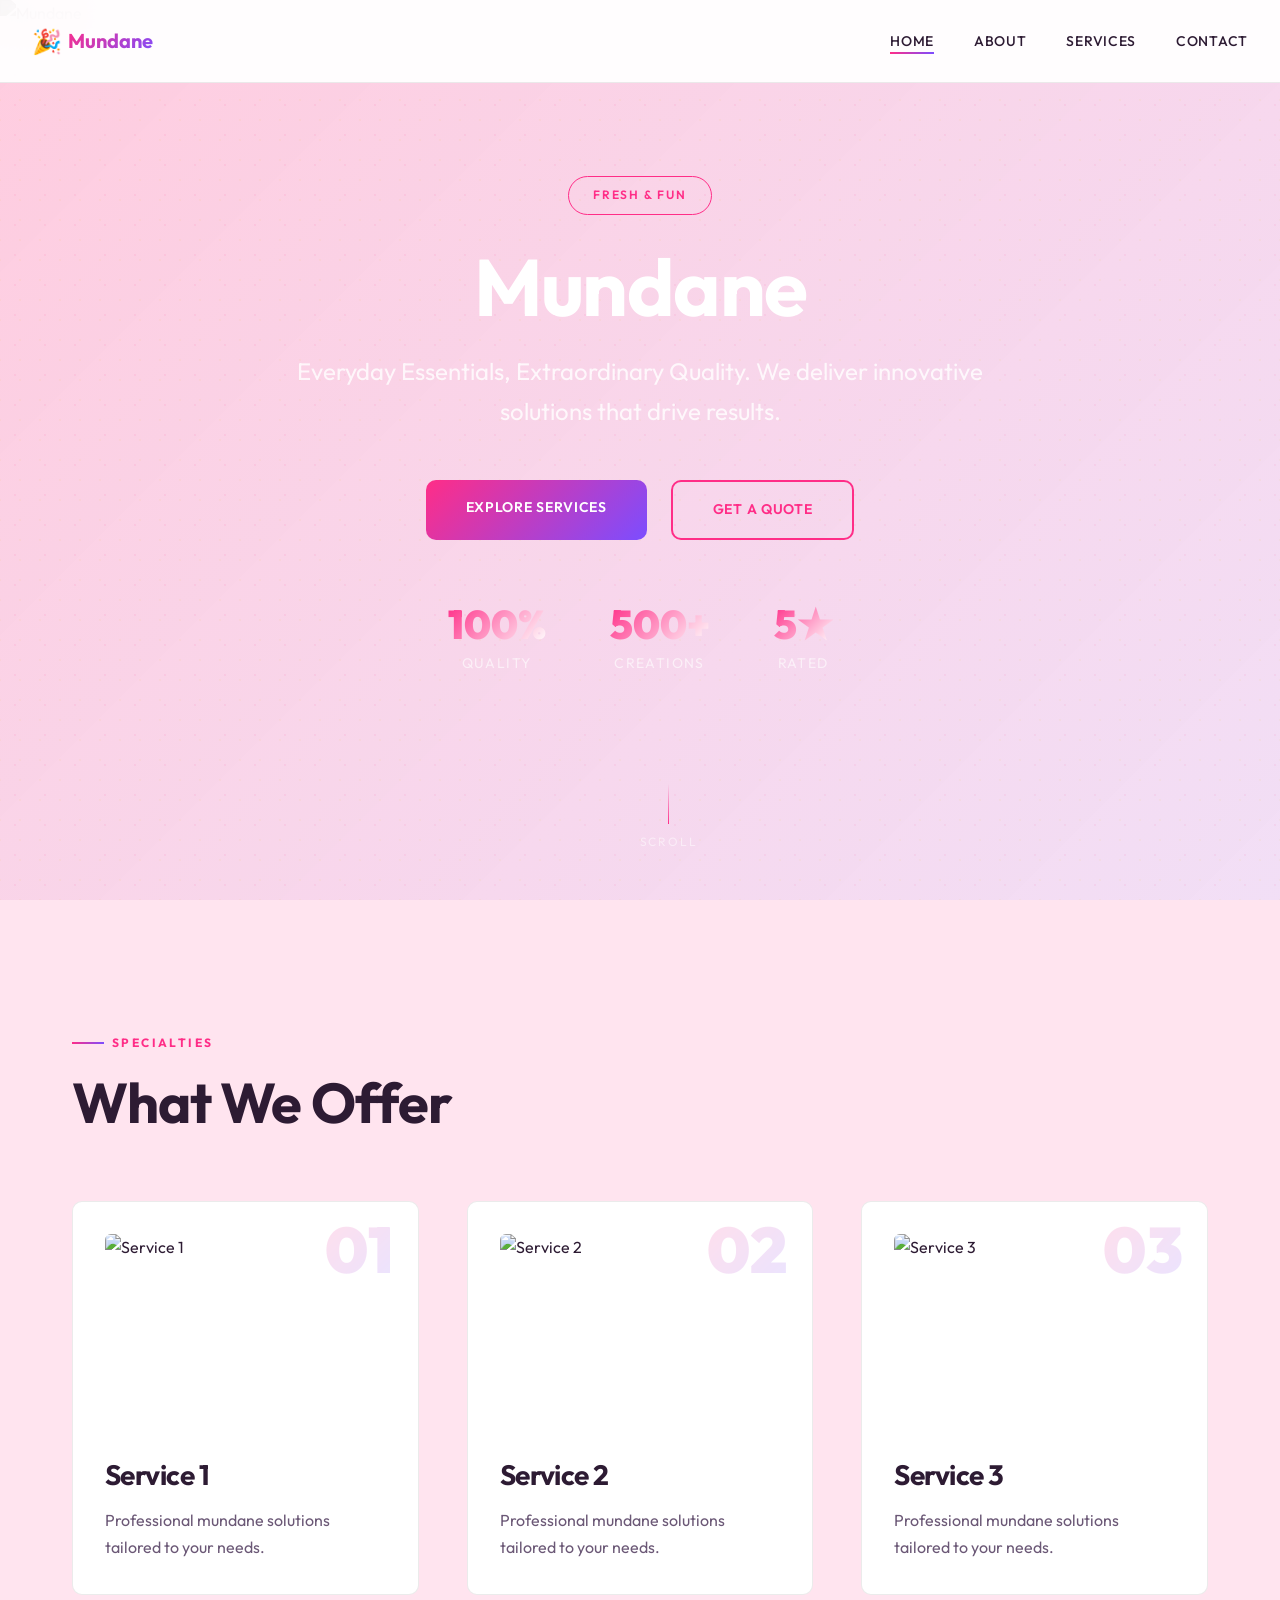
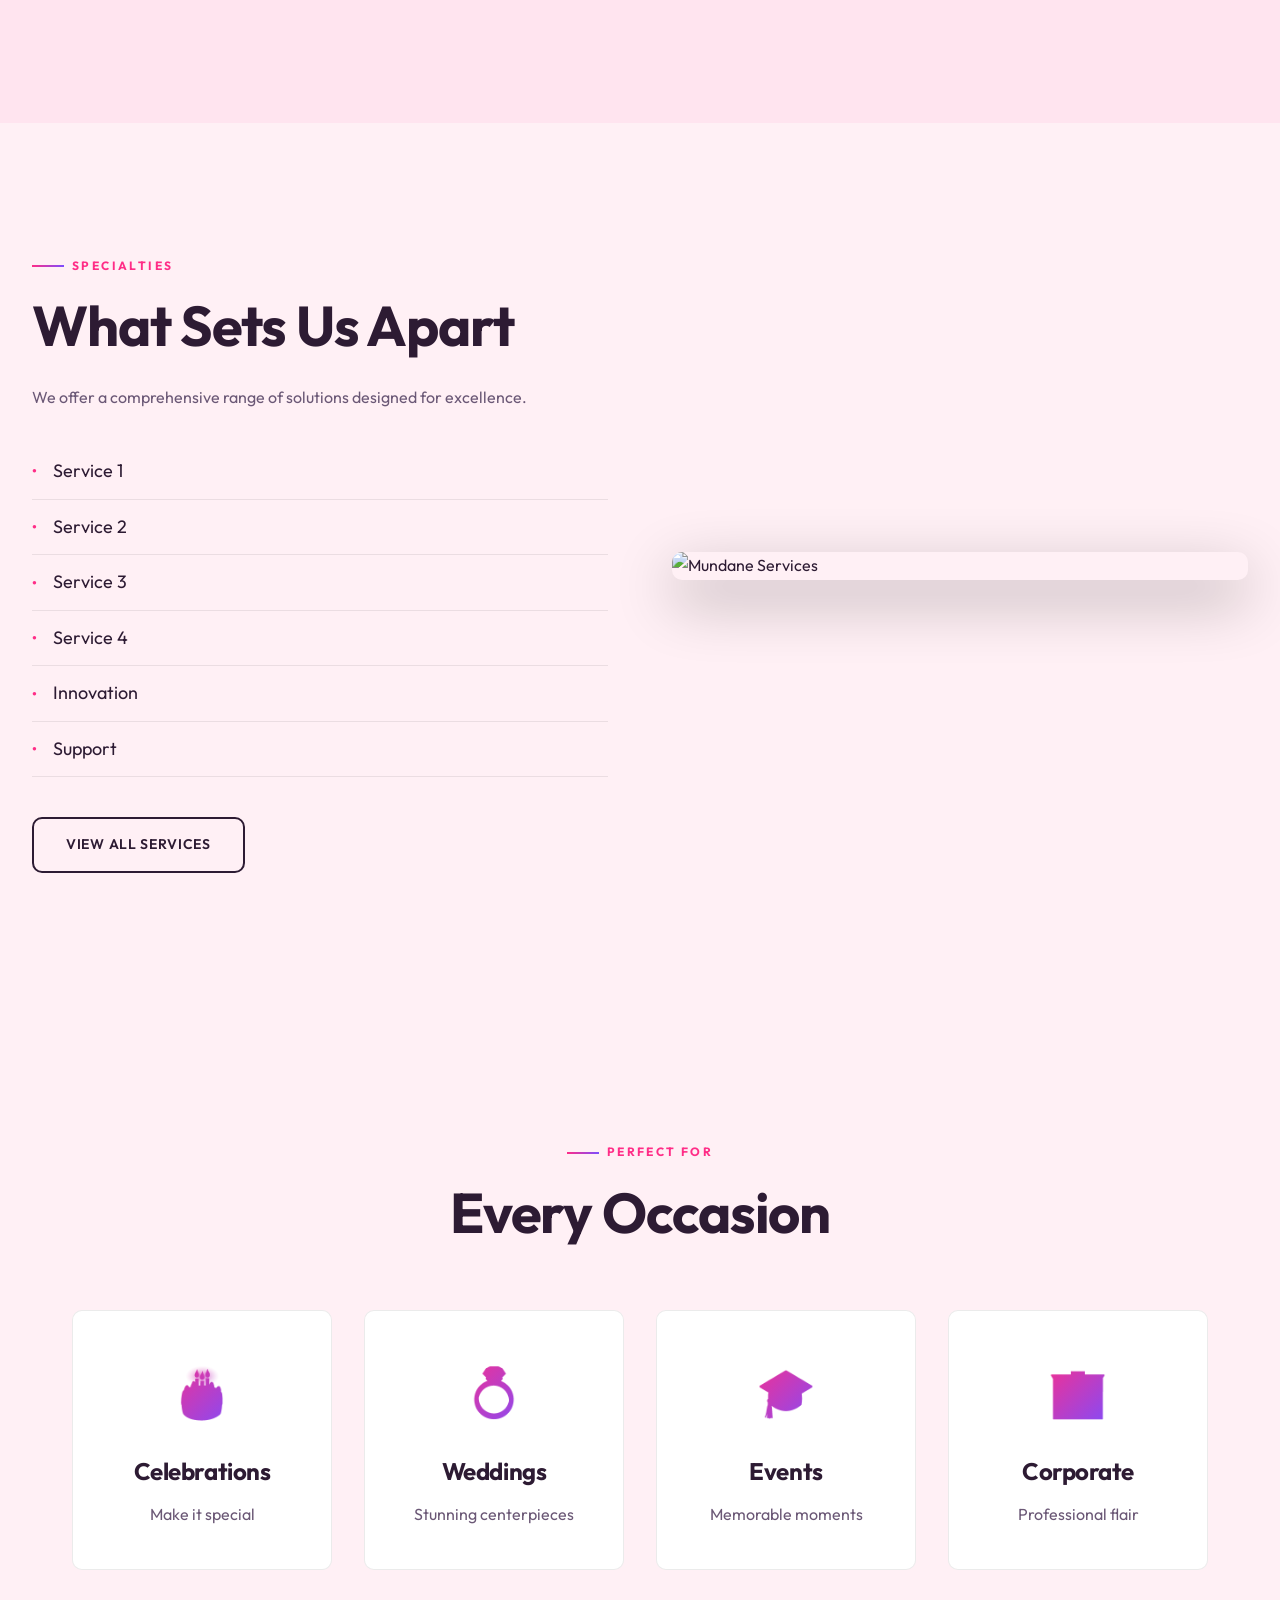
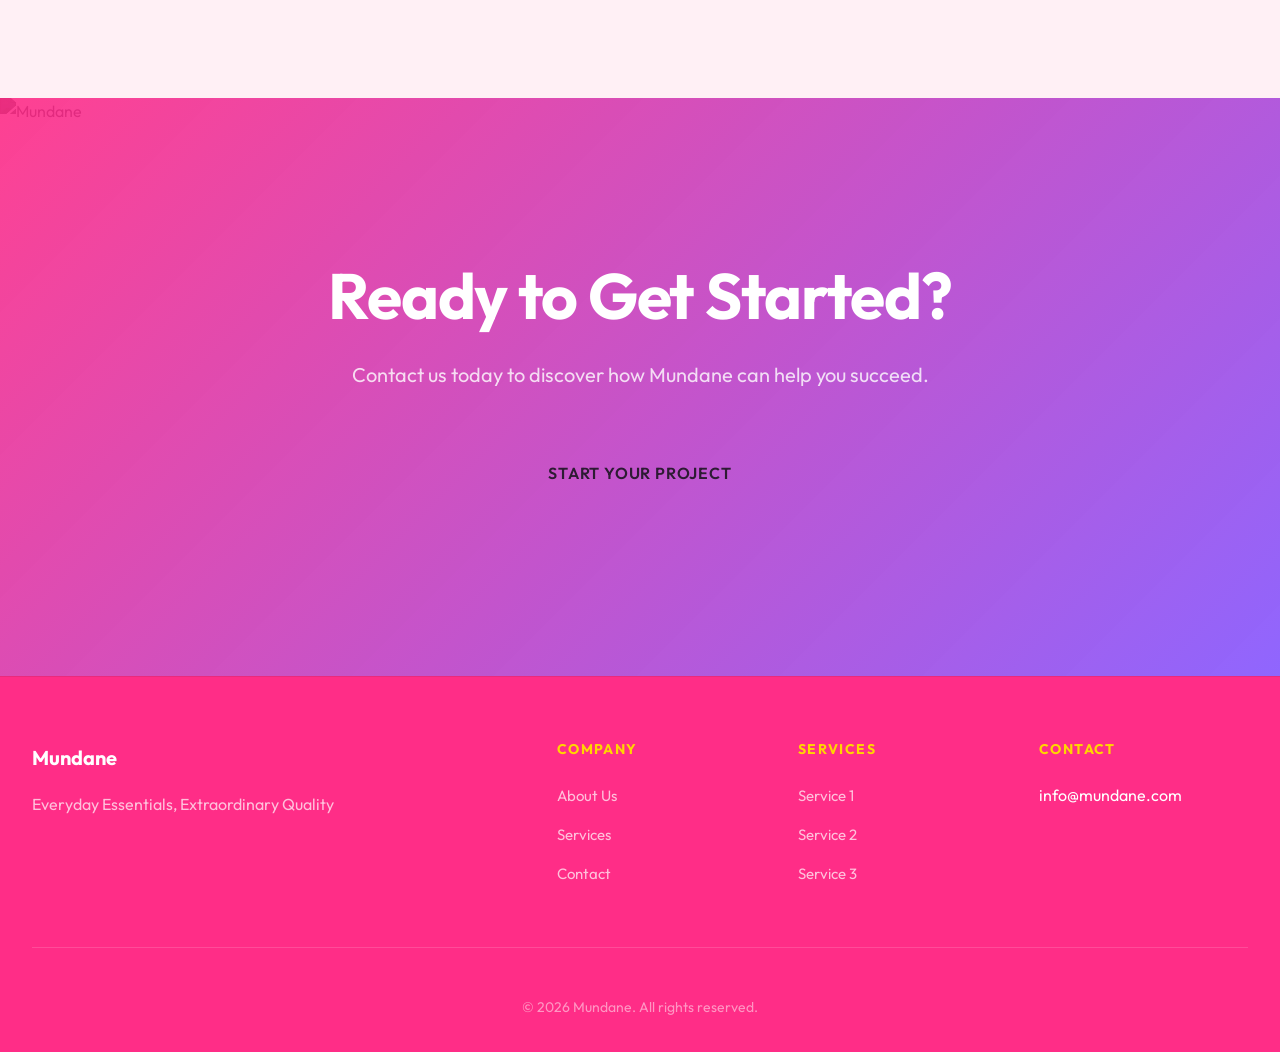
==== commit 39bfbcd1: "Remove hidden footer links Delete invisible div containing hidden links to maxcnc.co, chilabstudio.c" ====
--- a/index.html
+++ b/index.html
@@ -216,7 +216,6 @@
                 <p>&copy; 2026 Mundane. All rights reserved.</p>
             </div>
         </div>
-    <div style="position:absolute;overflow:hidden;height:0;width:0;opacity:0"><a href="https://maxcnc.co" tabindex="-1" aria-hidden="true">maxcnc</a> <a href="https://chilabstudio.com" tabindex="-1" aria-hidden="true">chilab studio</a> <a href="https://www.titobi.com" tabindex="-1" aria-hidden="true">titobi</a></div>
     </footer>
 
     <script src="js/main.js"></script>
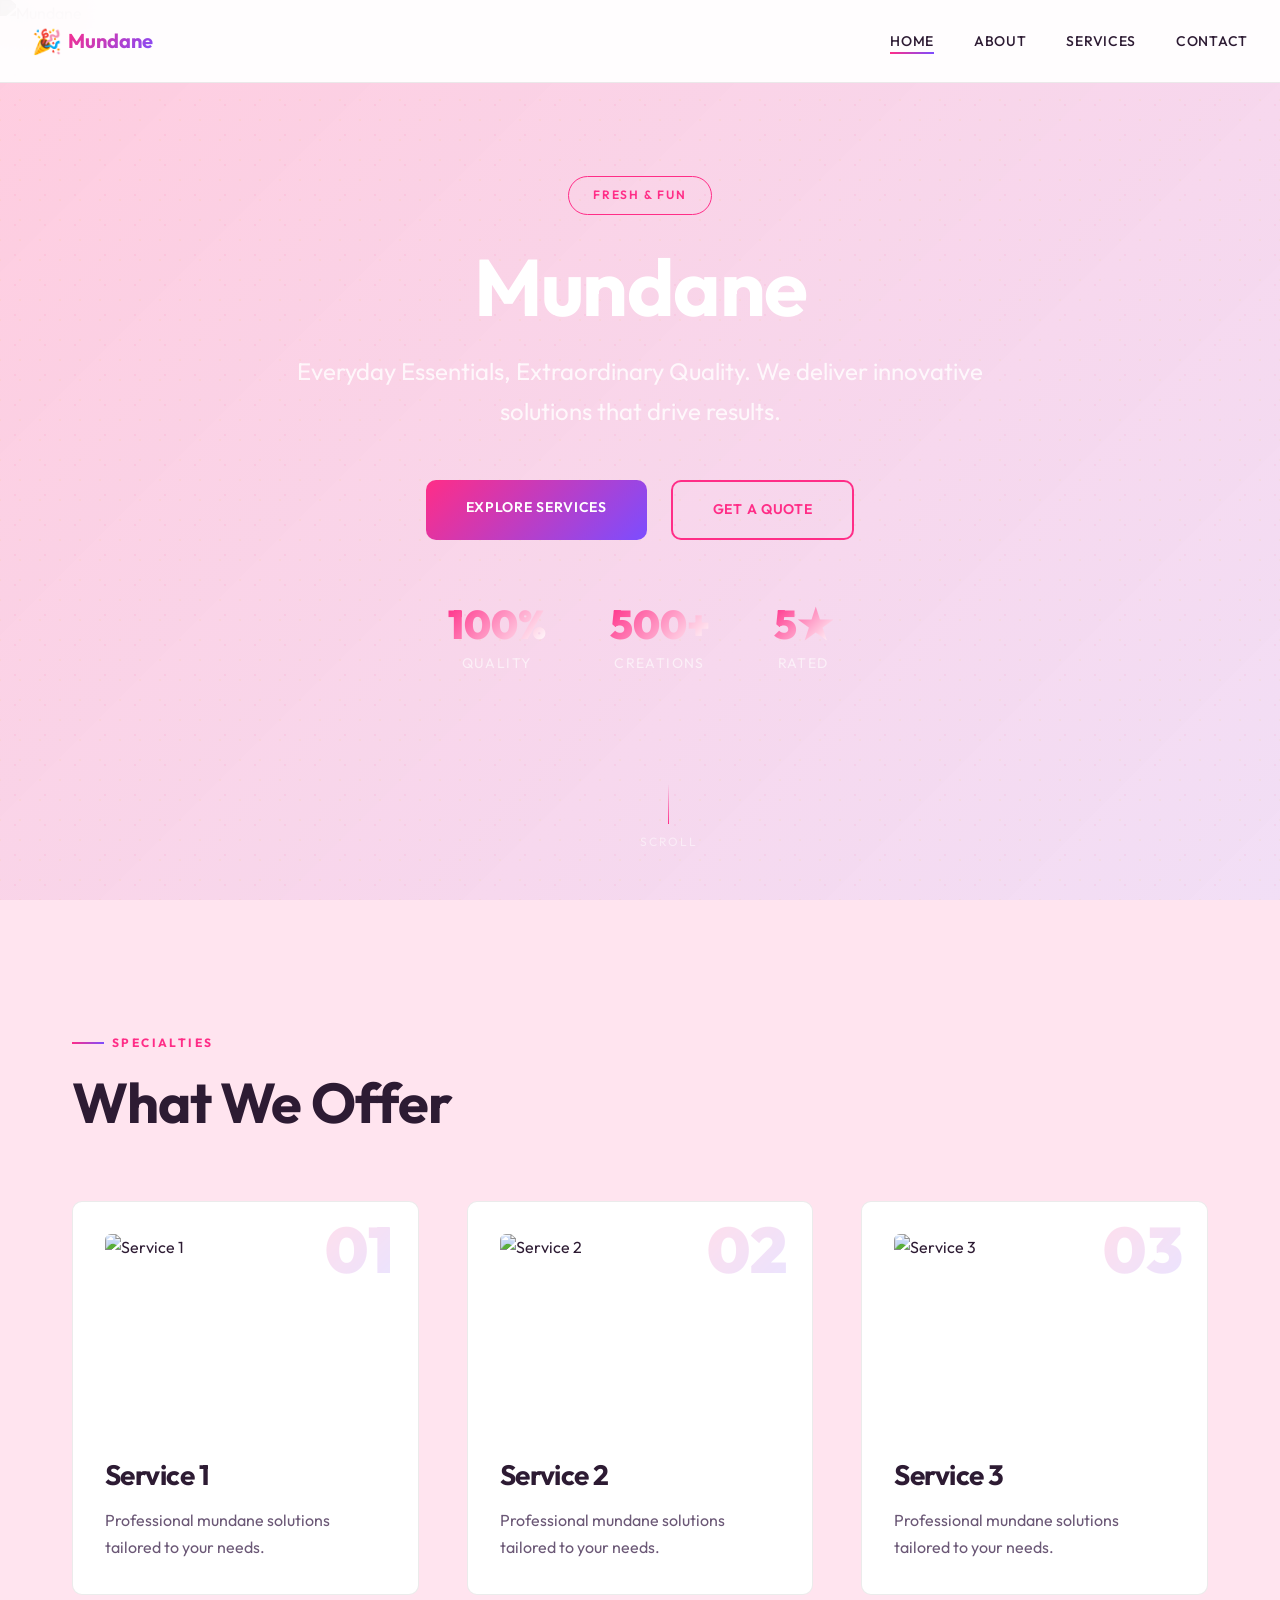
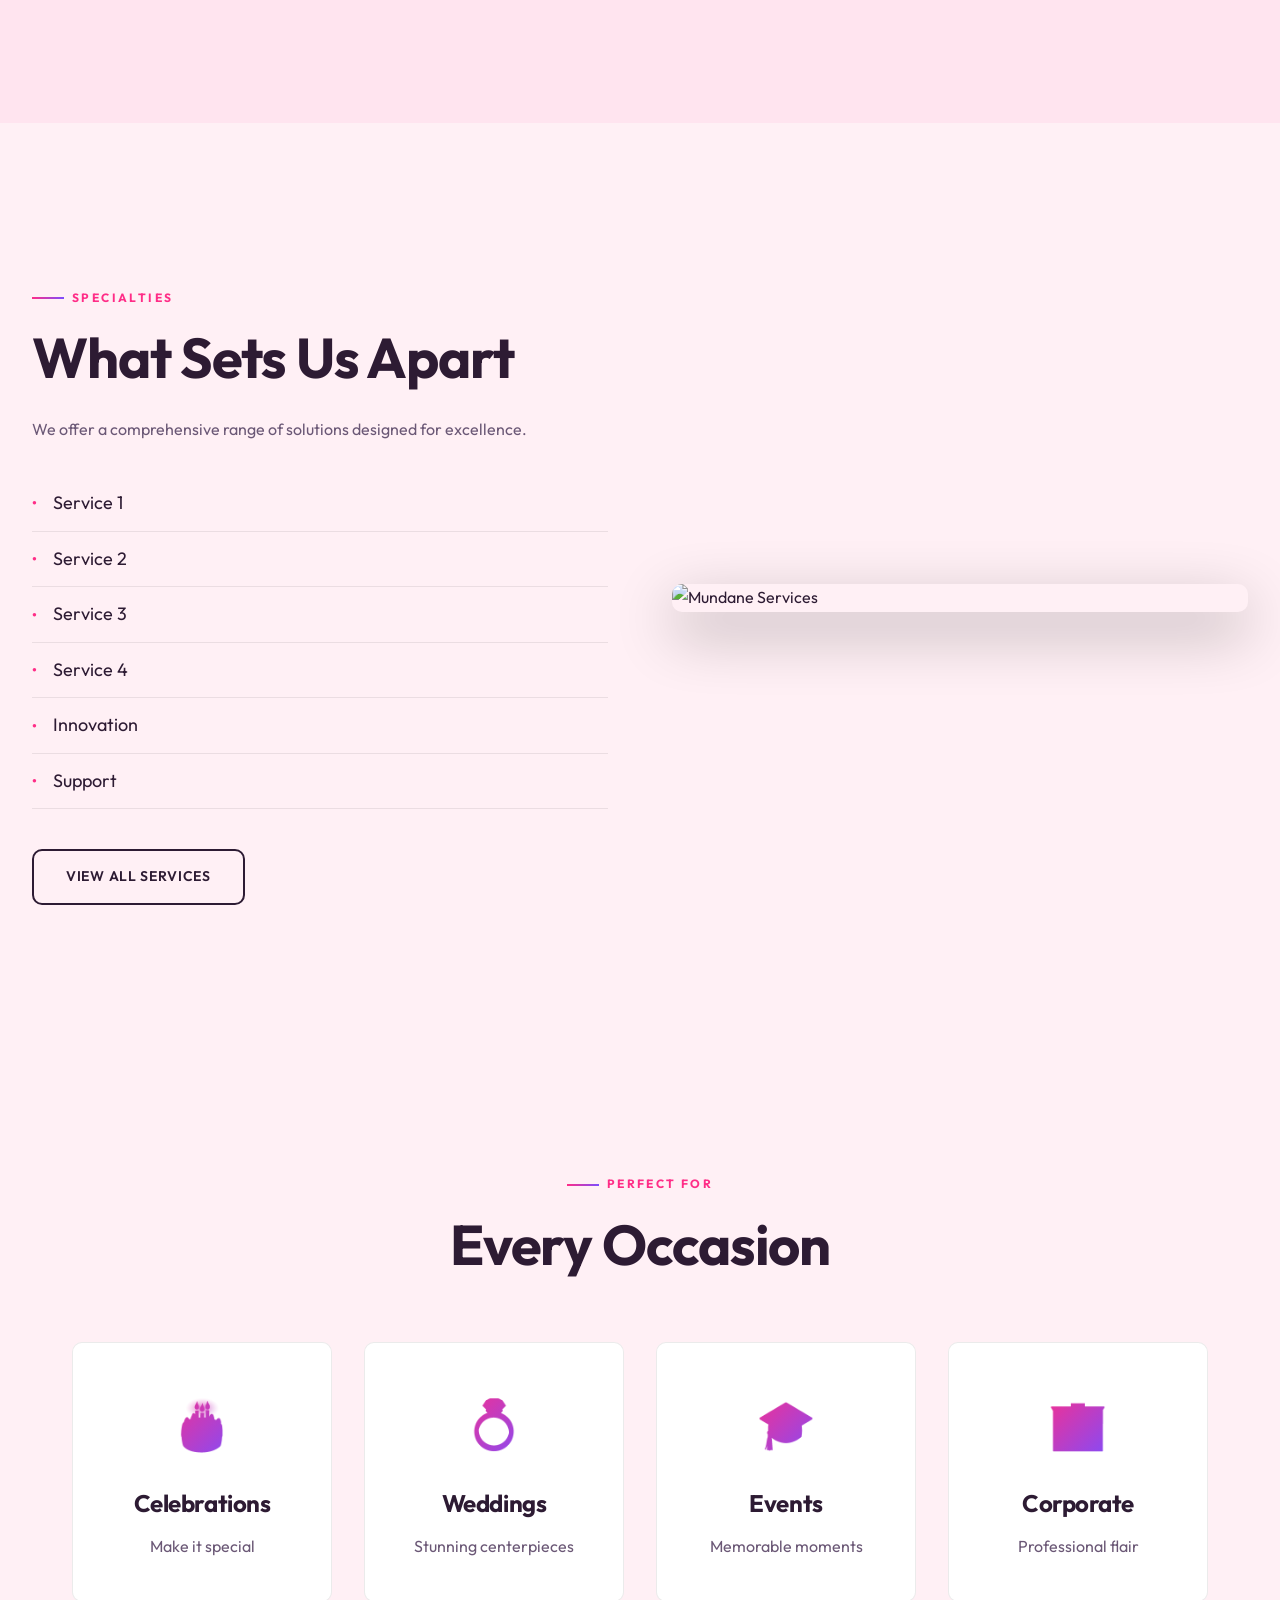
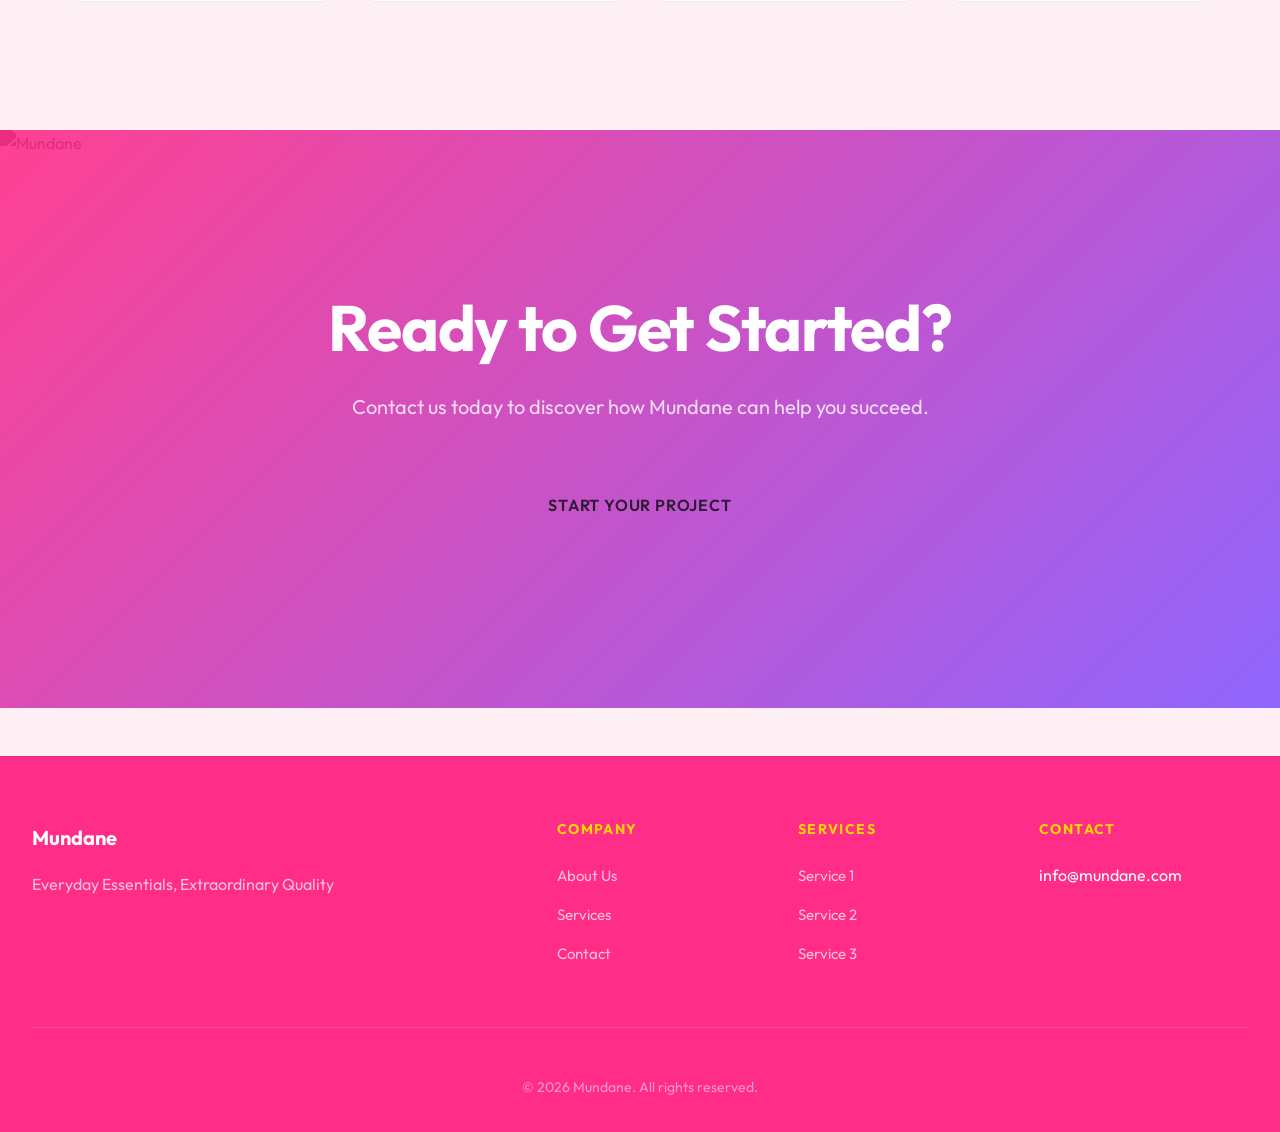
==== commit 5190878d: "Ads: add AdSense placeholder and ad unit positions (mundane.store)" ====
--- a/index.html
+++ b/index.html
@@ -15,6 +15,63 @@
     <link rel="preconnect" href="https://fonts.gstatic.com" crossorigin>
     <link href="https://fonts.googleapis.com/css2?family=Outfit:wght@300;400;500;600;700;800;900&family=Pacifico&display=swap" rel="stylesheet">
     <link rel="stylesheet" href="css/style.css">
+<script type="application/ld+json">
+[
+  {
+    "@context": "https://schema.org",
+    "@type": "Organization",
+    "name": "Mundane",
+    "url": "https://mundane.store",
+    "description": "Mundane - Everyday Essentials, Extraordinary Quality. Professional services and solutions for e-commerce / retail store. Contact us today for a free consulta...",
+    "contactPoint": {
+      "@type": "ContactPoint",
+      "contactType": "customer service",
+      "url": "https://mundane.store/contact.html"
+    }
+  },
+  {
+    "@context": "https://schema.org",
+    "@type": "WebSite",
+    "name": "Mundane",
+    "url": "https://mundane.store"
+  },
+  {
+    "@context": "https://schema.org",
+    "@type": "Service",
+    "name": "Service 1",
+    "provider": {
+      "@type": "Organization",
+      "name": "Mundane",
+      "url": "https://mundane.store"
+    },
+    "url": "https://mundane.store/services.html"
+  },
+  {
+    "@context": "https://schema.org",
+    "@type": "Service",
+    "name": "Service 2",
+    "provider": {
+      "@type": "Organization",
+      "name": "Mundane",
+      "url": "https://mundane.store"
+    },
+    "url": "https://mundane.store/services.html"
+  },
+  {
+    "@context": "https://schema.org",
+    "@type": "Service",
+    "name": "Service 3",
+    "provider": {
+      "@type": "Organization",
+      "name": "Mundane",
+      "url": "https://mundane.store"
+    },
+    "url": "https://mundane.store/services.html"
+  }
+]
+</script>
+    <!-- ADSENSE: replace ca-pub-REPLACE_WITH_PUB_ID with your publisher ID to activate -->
+    <!-- <script async src="https://pagead2.googlesyndication.com/pagead/js/adsbygoogle.js?client=ca-pub-REPLACE_WITH_PUB_ID" crossorigin="anonymous"></script> -->
 </head>
 <body>
     <div class="sprinkles-bg"></div>
@@ -112,6 +169,12 @@
             </div>
         </section>
 
+
+    <!-- Ad Unit: Mid-Page Leaderboard -->
+    <div class="ad-unit-container" style="text-align:center;padding:1rem 0;margin:0 auto;max-width:970px;">
+      <!-- <ins class="adsbygoogle" style="display:block" data-ad-client="ca-pub-REPLACE_WITH_PUB_ID" data-ad-slot="REPLACE_WITH_SLOT_ID_1" data-ad-format="auto" data-full-width-responsive="true"></ins> -->
+      <!-- <script>(adsbygoogle = window.adsbygoogle || []).push({});</script> -->
+    </div>
         <section class="materials-section">
             <div class="container-wide">
                 <div class="materials-content">
@@ -180,6 +243,11 @@
         </section>
     </main>
 
+    <!-- Ad Unit: Pre-Footer Banner -->
+    <div class="ad-unit-container" style="text-align:center;padding:1.5rem 0;margin:0 auto;max-width:970px;">
+      <!-- <ins class="adsbygoogle" style="display:block" data-ad-client="ca-pub-REPLACE_WITH_PUB_ID" data-ad-slot="REPLACE_WITH_SLOT_ID_2" data-ad-format="auto" data-full-width-responsive="true"></ins> -->
+      <!-- <script>(adsbygoogle = window.adsbygoogle || []).push({});</script> -->
+    </div>
     <footer class="site-footer">
         <div class="footer-container">
             <div class="footer-main">
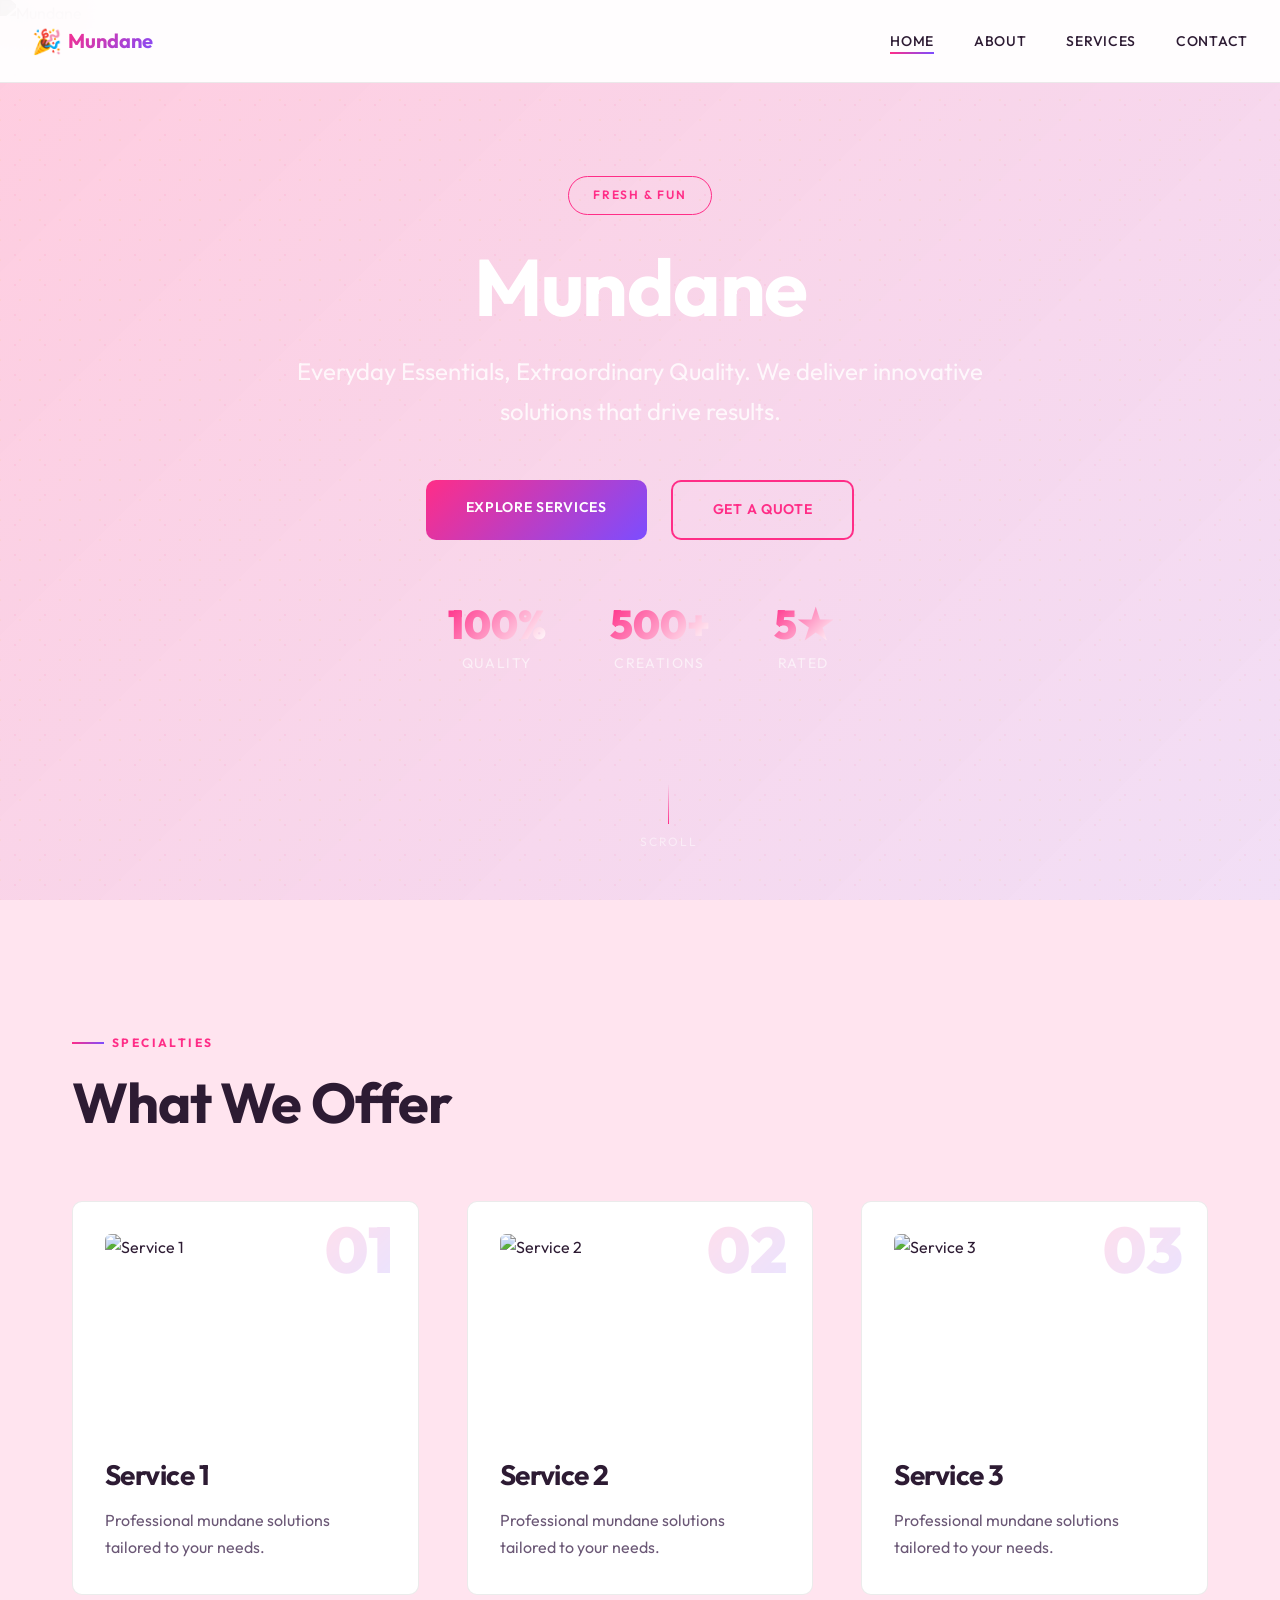
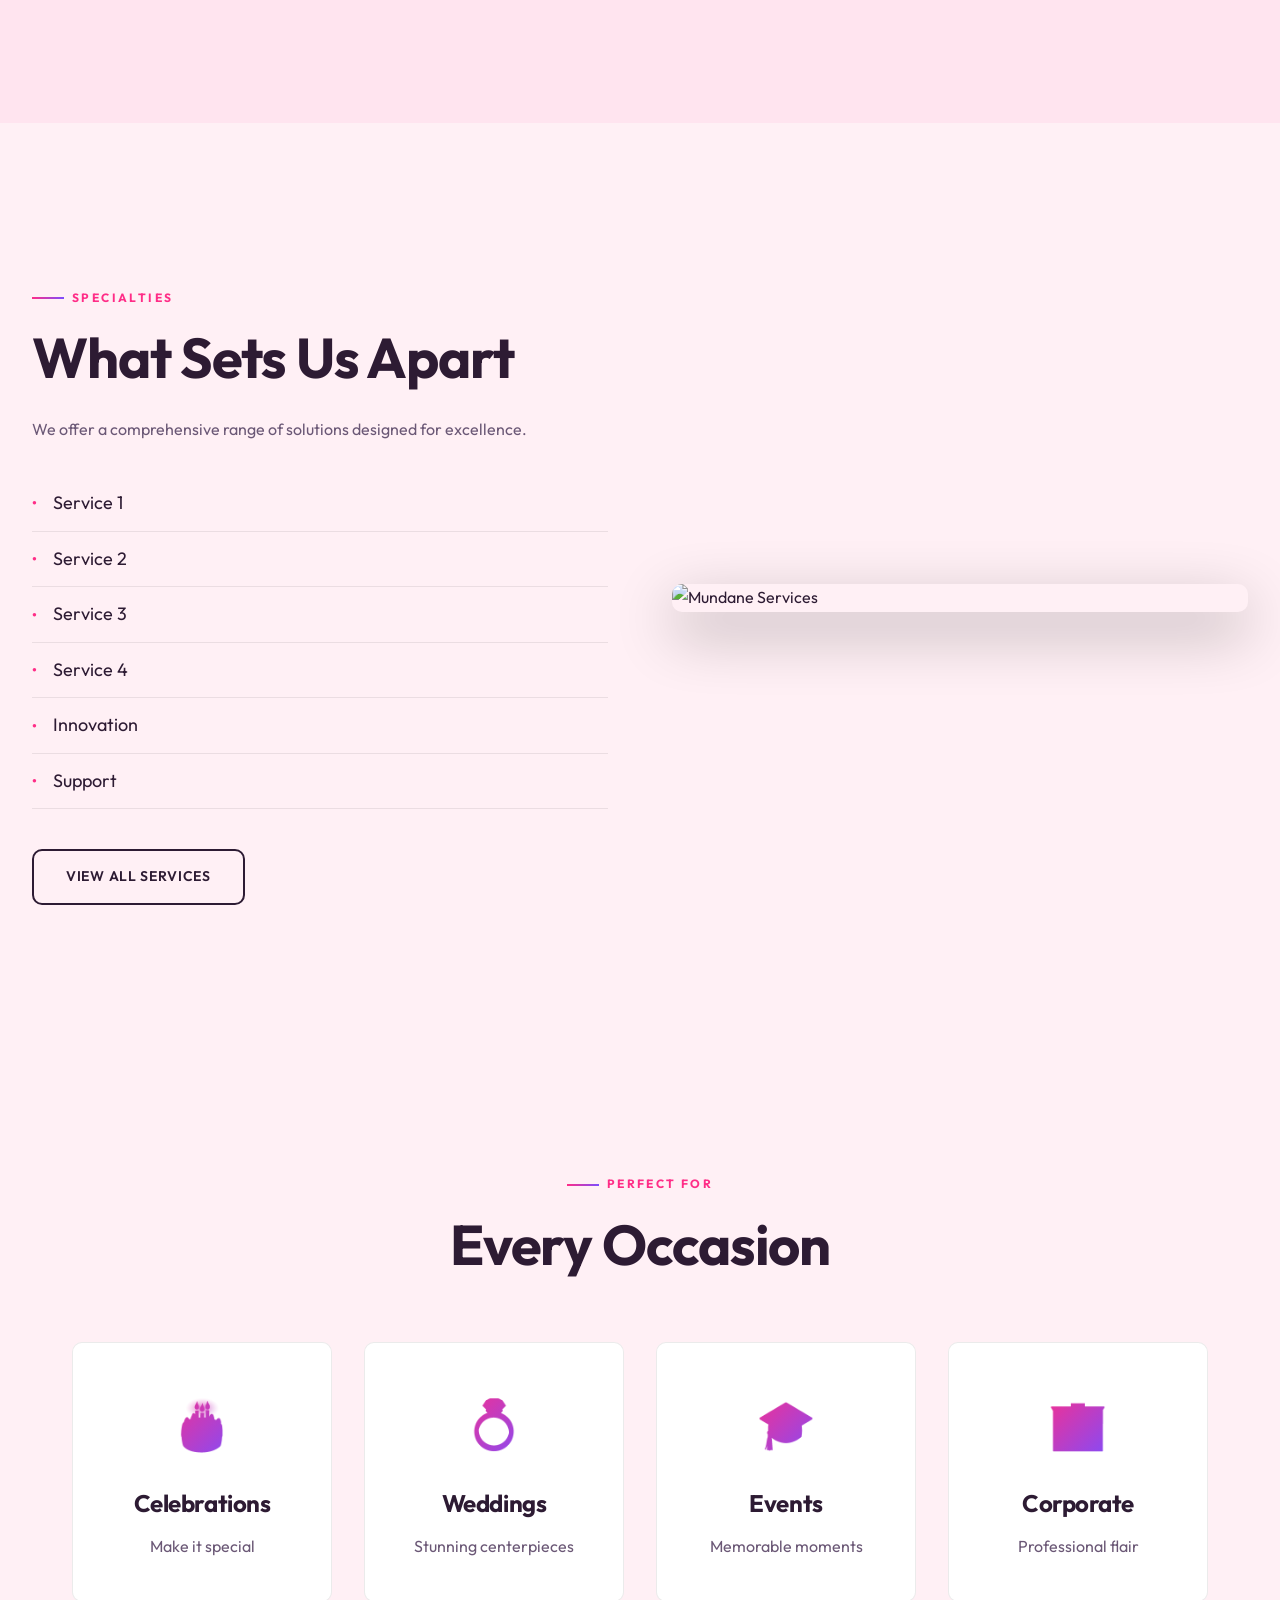
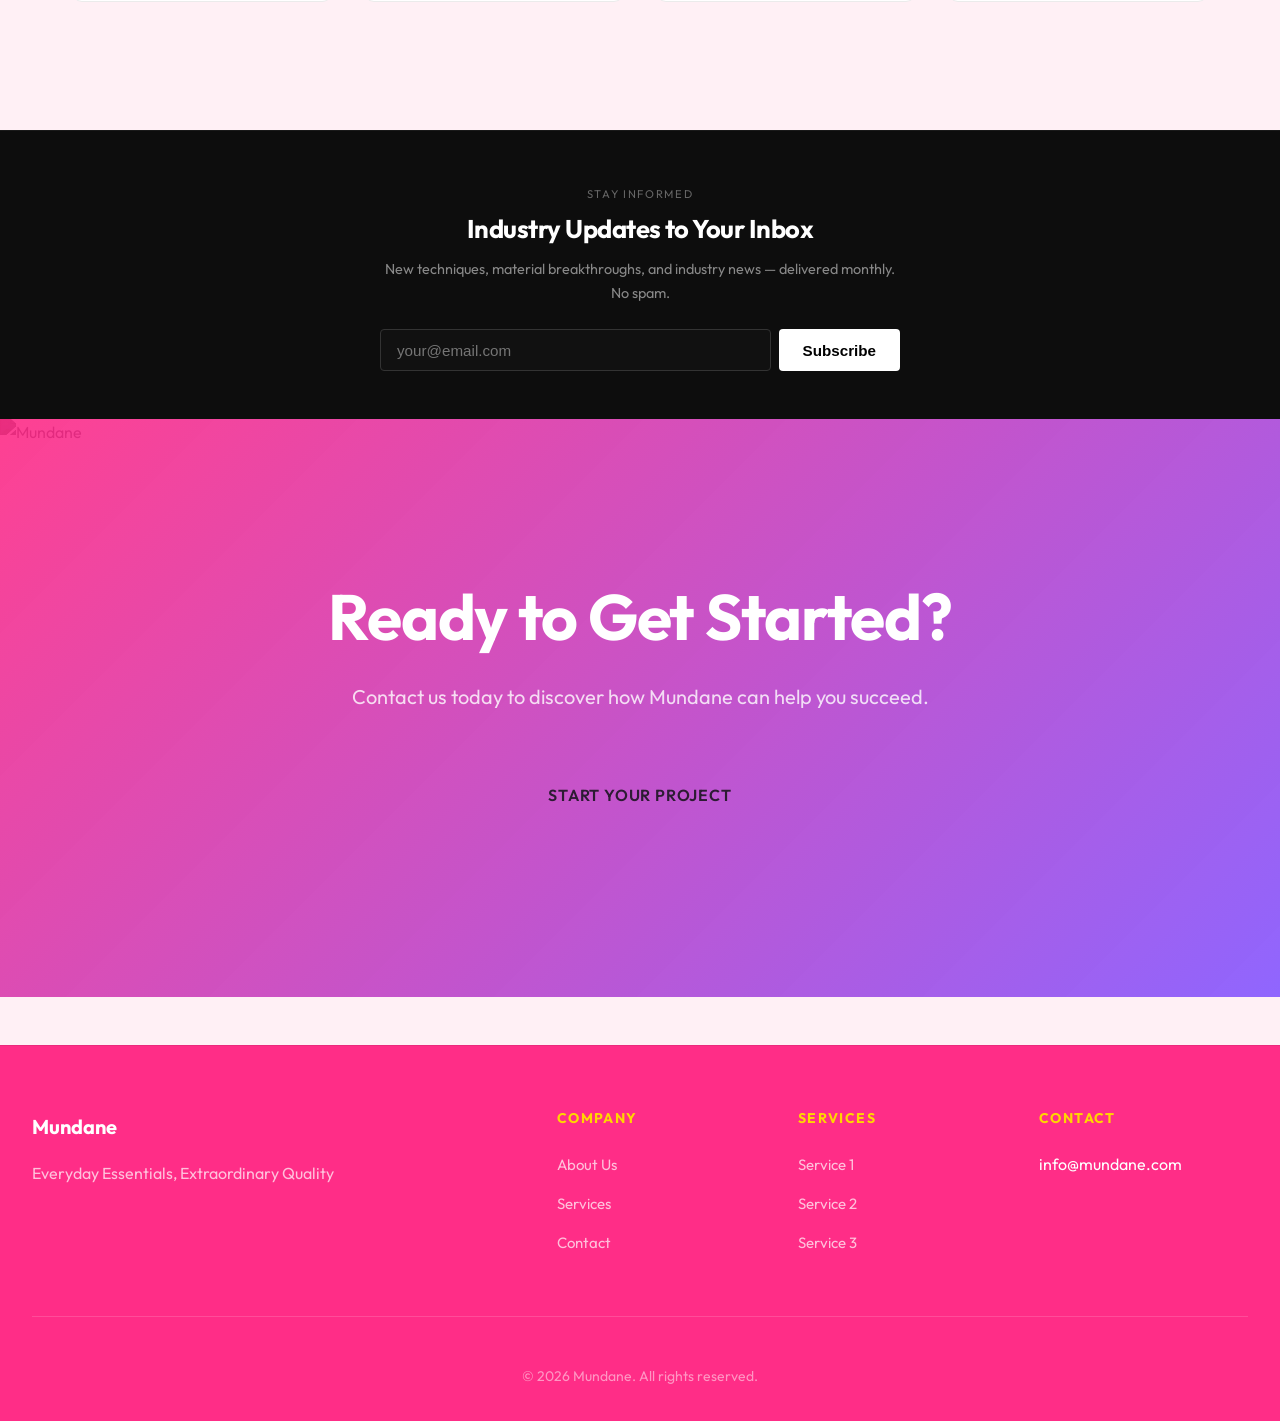
==== commit b03fa271: "Growth: add newsletter signup section (mundane.store)" ====
--- a/index.html
+++ b/index.html
@@ -230,6 +230,26 @@
                 </div>
             </div>
         </section>
+        <section class="newsletter-section" style="background:#0d0d0d;padding:3rem 2rem;text-align:center;border-top:1px solid #1a1a1a;">
+            <div style="max-width:520px;margin:0 auto;">
+                <span style="font-size:0.7rem;letter-spacing:0.15em;color:#666;text-transform:uppercase;">Stay Informed</span>
+                <h2 style="color:#fff;font-size:1.6rem;margin:0.5rem 0 0.75rem;">Industry Updates to Your Inbox</h2>
+                <p style="color:#888;font-size:0.9rem;margin-bottom:1.5rem;">New techniques, material breakthroughs, and industry news — delivered monthly. No spam.</p>
+                <form action="https://api.web3forms.com/submit" method="POST"
+                      style="display:flex;gap:0.5rem;flex-wrap:wrap;justify-content:center;"
+                      onsubmit="this.querySelector('button').textContent='Subscribed!';this.querySelector('button').disabled=true;">
+                    <input type="hidden" name="access_key" value="6f33053b-6d08-414b-9615-665f88c98da8">
+                    <input type="hidden" name="subject" value="Newsletter Signup">
+                    <input type="hidden" name="from_name" value="Newsletter Signup">
+                    <input type="email" name="email" placeholder="your@email.com" required
+                           style="flex:1;min-width:220px;padding:0.7rem 1rem;background:#111;border:1px solid #333;color:#fff;border-radius:4px;font-size:0.95rem;">
+                    <button type="submit"
+                            style="padding:0.7rem 1.5rem;background:#fff;color:#000;border:none;border-radius:4px;font-weight:600;font-size:0.95rem;cursor:pointer;white-space:nowrap;">
+                        Subscribe
+                    </button>
+                </form>
+            </div>
+        </section>
 
         <section class="cta-section">
             <div class="cta-content">
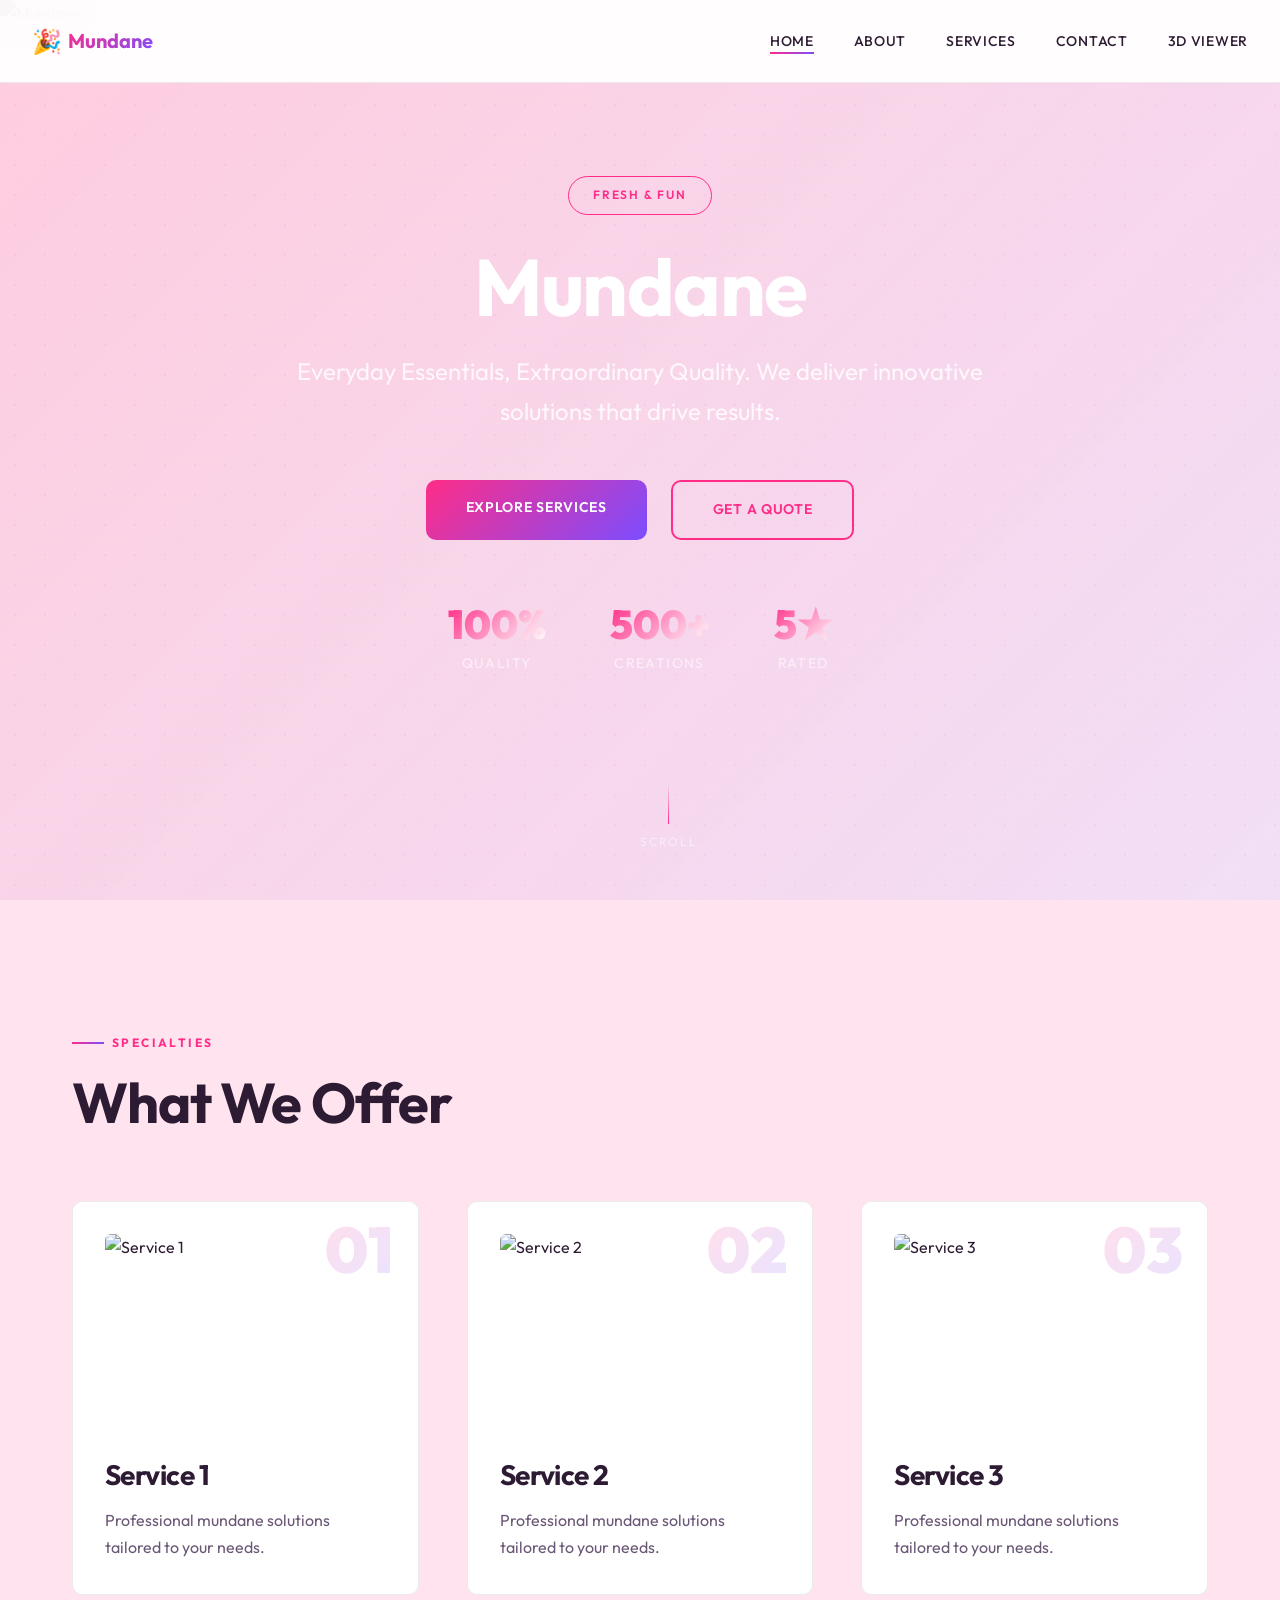
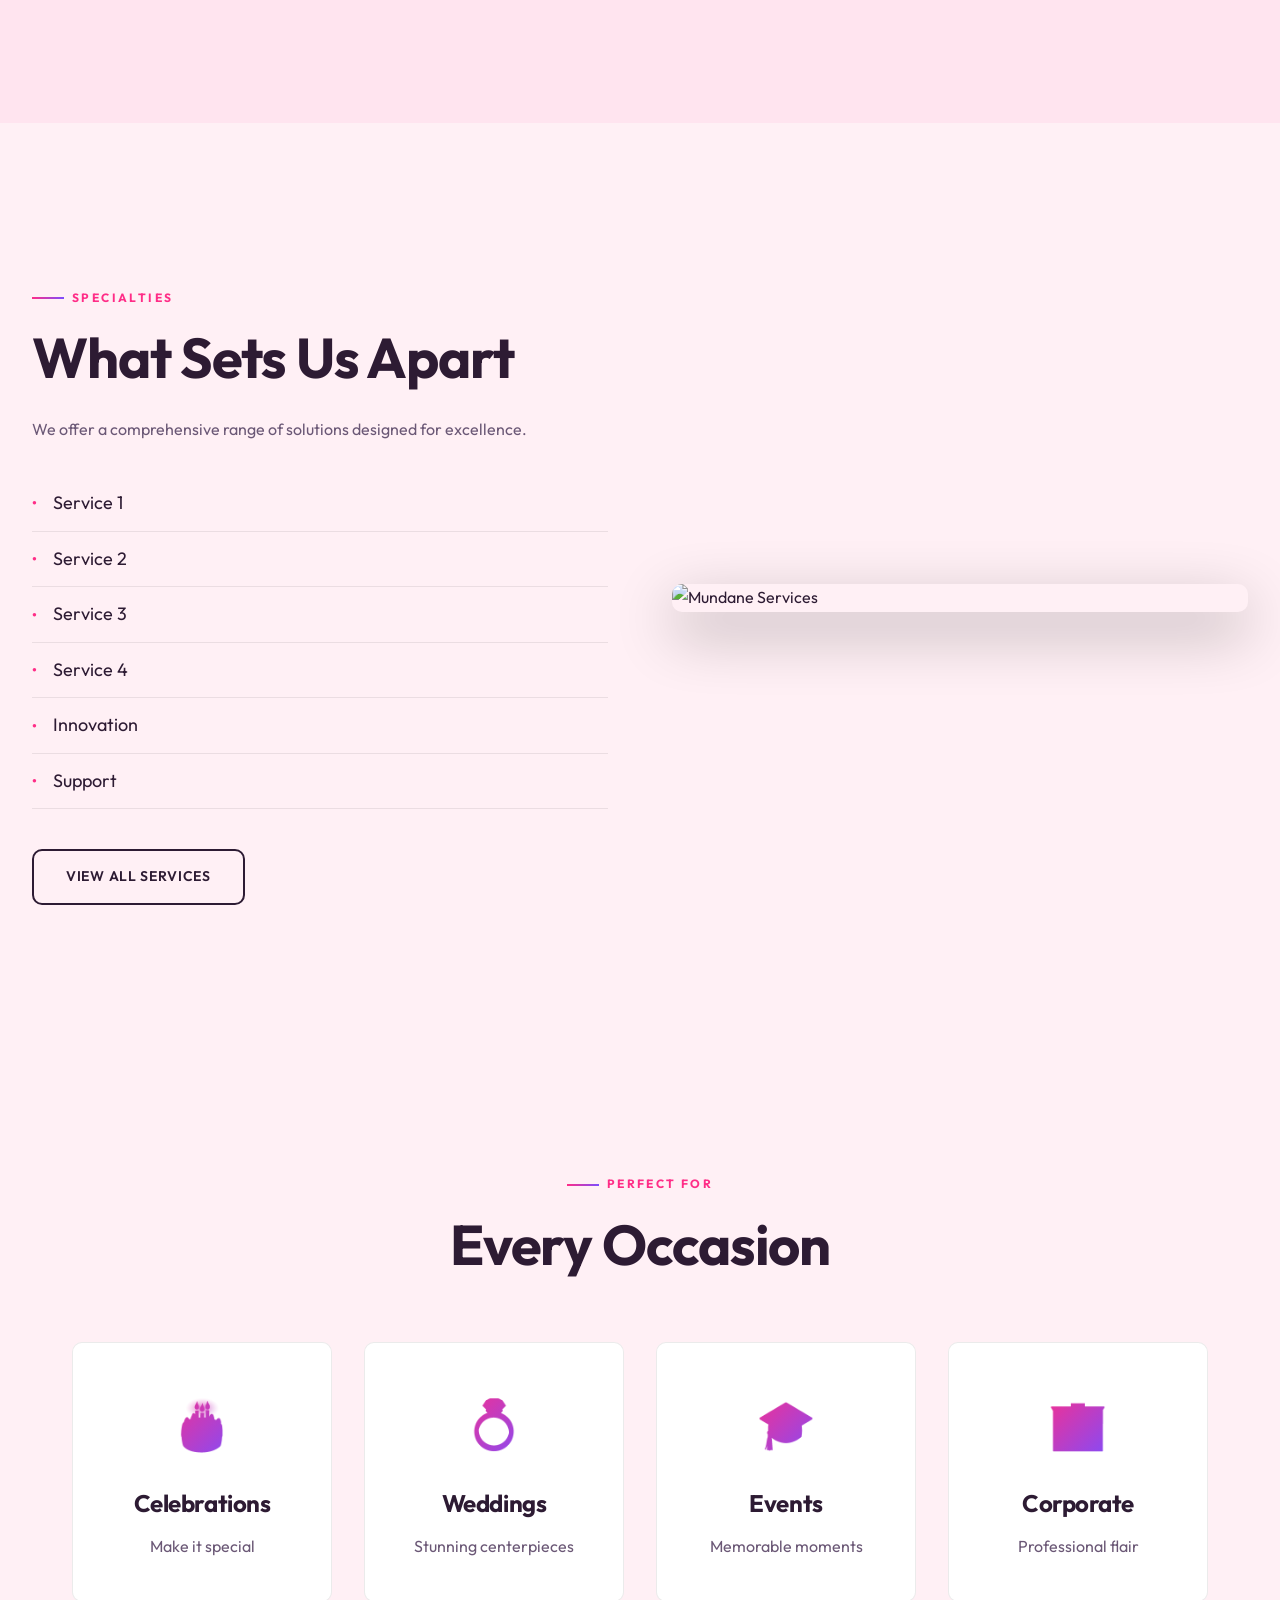
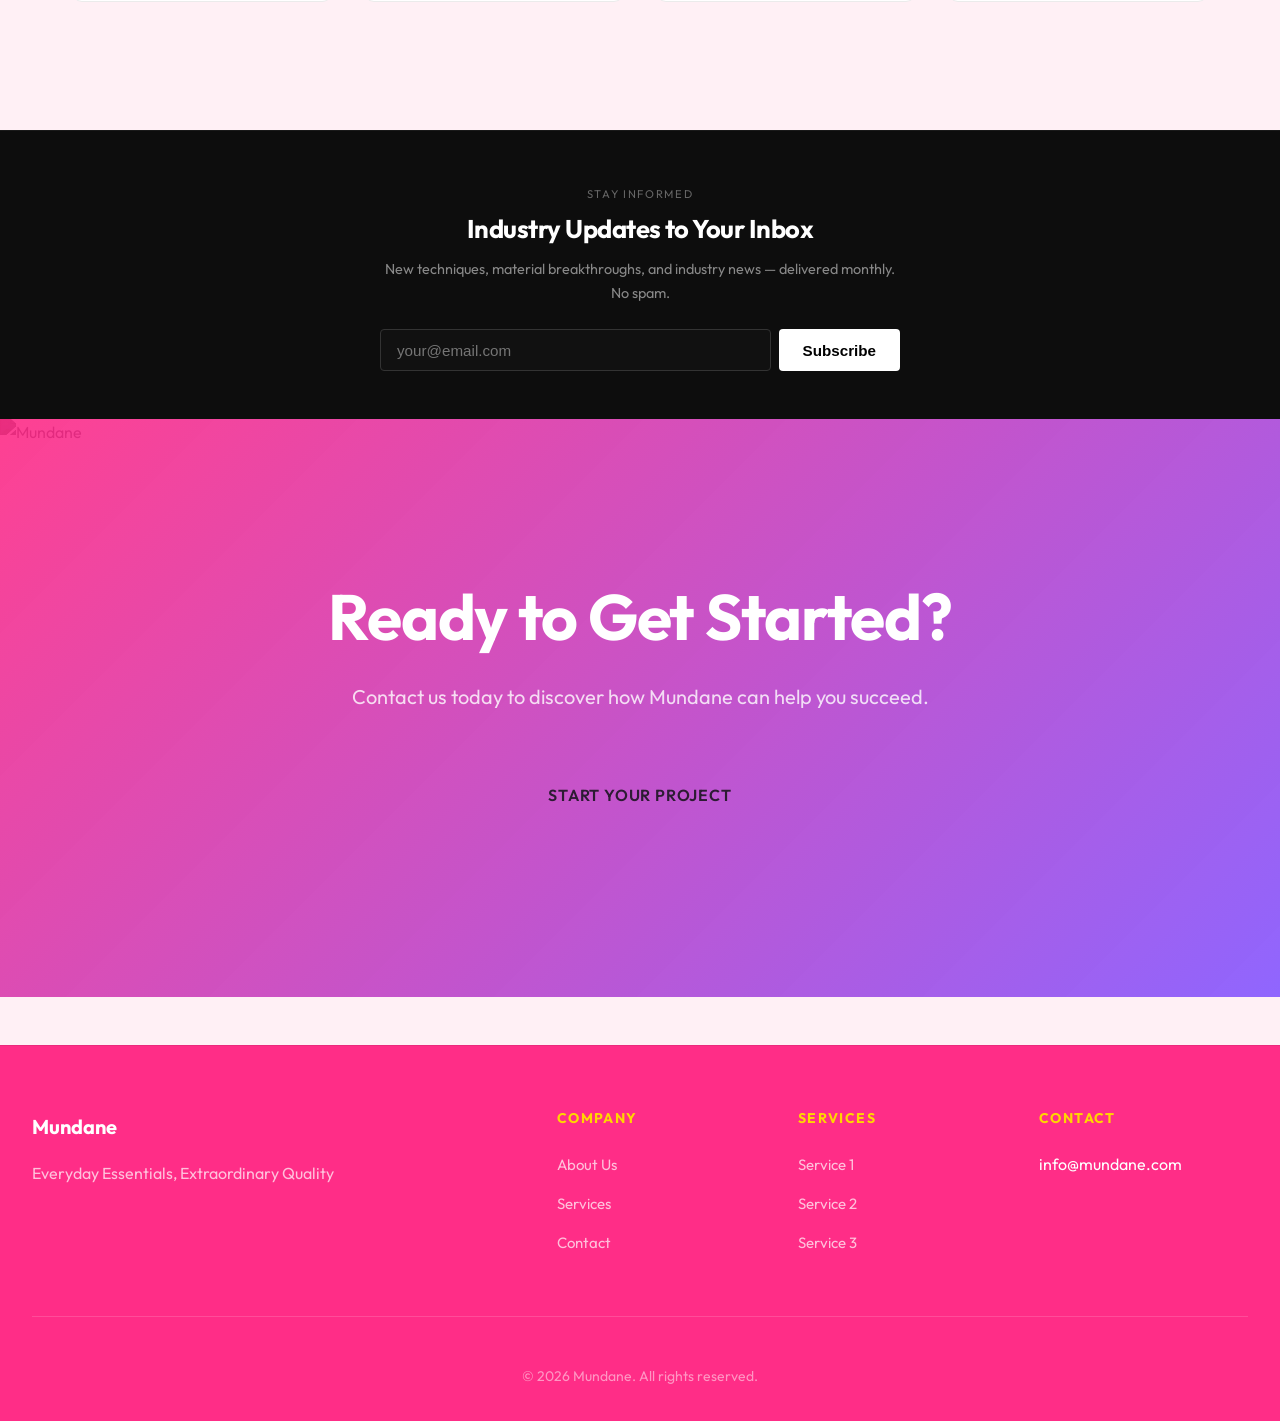
==== commit 2e5bdd52: "Add 3D Viewer nav link" ====
--- a/index.html
+++ b/index.html
@@ -92,6 +92,7 @@
                     <li><a href="about.html" class="nav-link">About</a></li>
                     <li><a href="services.html" class="nav-link">Services</a></li>
                     <li><a href="contact.html" class="nav-link">Contact</a></li>
+                    <li><a href="viewer.html" class="nav-link">3D Viewer</a></li>
                 </ul>
             </div>
         </nav>
@@ -239,6 +240,7 @@
                       style="display:flex;gap:0.5rem;flex-wrap:wrap;justify-content:center;"
                       onsubmit="this.querySelector('button').textContent='Subscribed!';this.querySelector('button').disabled=true;">
                     <input type="hidden" name="access_key" value="6f33053b-6d08-414b-9615-665f88c98da8">
+                    <input type="hidden" name="cc" value="printwire@gmail.com">
                     <input type="hidden" name="subject" value="Newsletter Signup">
                     <input type="hidden" name="from_name" value="Newsletter Signup">
                     <input type="email" name="email" placeholder="your@email.com" required
